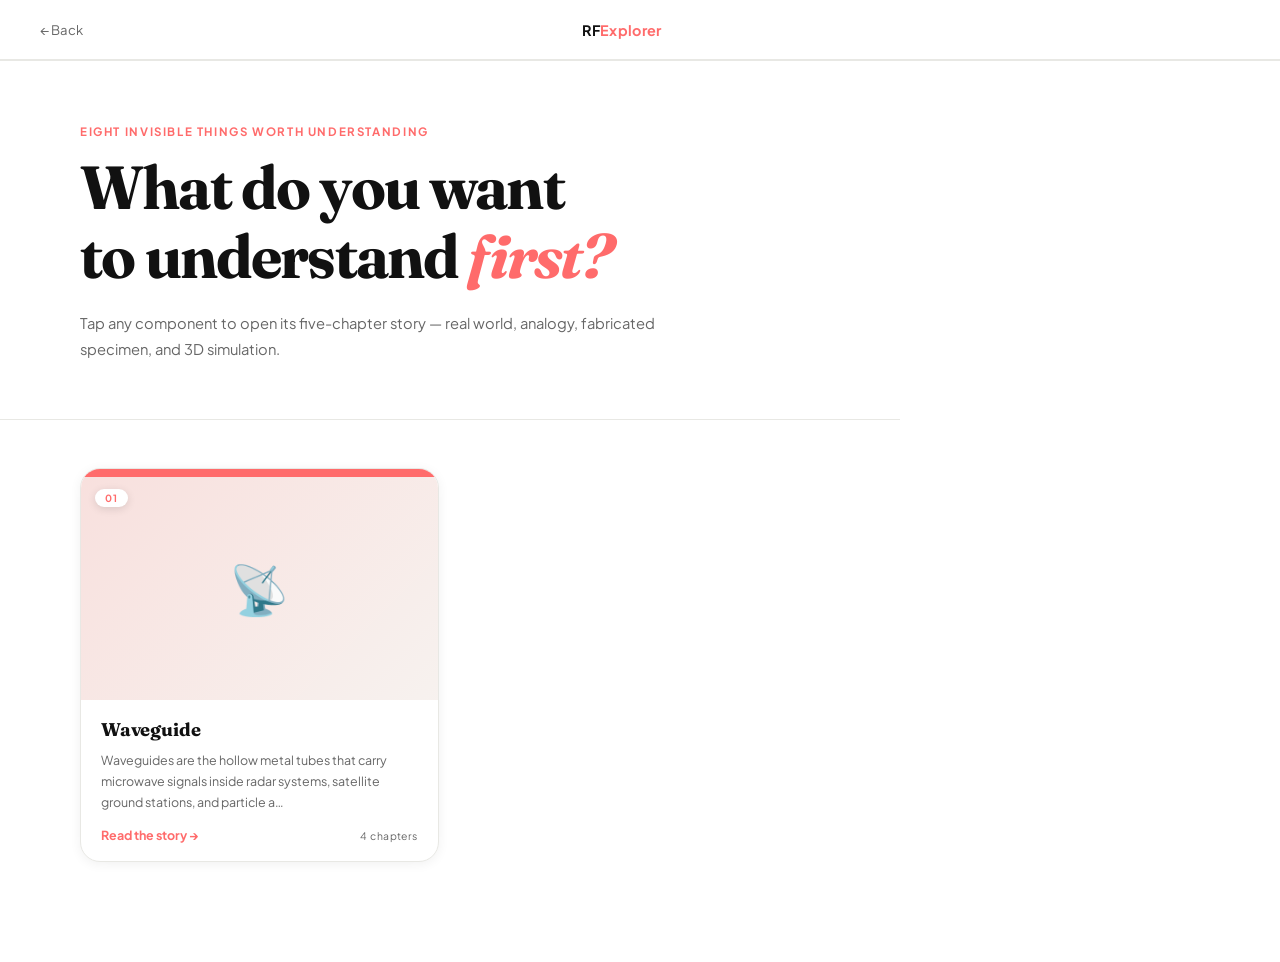
==== cards.html @ cce1d8c6 "Add files via upload" ====
<!DOCTYPE html>
<html lang="en">
<head>
  <meta charset="UTF-8"/>
  <meta name="viewport" content="width=device-width, initial-scale=1.0"/>
  <title>RF Explorer — Choose a Component</title>
  <link rel="stylesheet" href="style.css"/>
  <link rel="preconnect" href="https://fonts.googleapis.com"/>
  <link rel="preconnect" href="https://fonts.gstatic.com" crossorigin/>
  <link href="https://fonts.googleapis.com/css2?family=Fraunces:ital,opsz,wght@0,9..144,300;0,9..144,700;0,9..144,800;1,9..144,300;1,9..144,700&family=Plus+Jakarta+Sans:wght@400;500;600;700&display=swap" rel="stylesheet"/>
</head>
<body class="page-cards">

  <div id="cd"></div>
  <div id="cr"></div>

  <nav class="navbar navbar--solid" id="navbar">
    <a href="index.html" class="nav-back">← Back</a>
    <a href="index.html" class="nav-brand">RF<span>Explorer</span></a>
    <div class="nav-placeholder"></div>
  </nav>

  <div class="cards-page-wrap">

    <!-- Header -->
    <header class="cards-hd">
      <p class="cards-hd-pre anim-in" style="--d:.05s">Eight invisible things worth understanding</p>
      <h1 class="cards-hd-title anim-in" style="--d:.2s">
        What do you want<br/>
        to understand <em>first?</em>
      </h1>
      <p class="cards-hd-sub anim-in" style="--d:.35s">
        Tap any component to open its five-chapter story — 
        real world, analogy, fabricated specimen, and 3D simulation.
      </p>
    </header>

    <!-- Loading -->
    <div class="cards-loading" id="cardsLoading">
      <div class="ld-dots">
        <span style="--i:0"></span><span style="--i:1"></span><span style="--i:2"></span>
      </div>
      <p>Loading components…</p>
    </div>

    <!-- Error -->
    <div class="cards-err hidden" id="cardsError">
      <p id="errorMsg">Something went wrong.</p>
      <button class="btn-outline" id="btnRetry">Retry</button>
    </div>

    <!-- GRID -->
    <div class="cards-grid hidden" id="cardsGrid"></div>

  </div>

  <!-- FLIP expand overlay -->
  <div class="flip-overlay" id="flipOverlay" aria-hidden="true">
    <div class="flip-ghost" id="flipGhost"></div>
  </div>

  <div class="page-veil" id="pageVeil"></div>

  <script src="dataFetch.js"></script>
  <script src="animations.js"></script>
  <script src="main.js"></script>
</body>
</html>
---- style.css ----
/* ═══════════════════════════════════════════════════════════════
   RF EXPLORER — MASTER STYLESHEET  v3
   Aesthetic : White + Colourful tiles · Editorial · Story-driven
   Audience  : 15–19 year olds · Curiosity-first
   ═══════════════════════════════════════════════════════════════ */

/* ── TOKENS ─────────────────────────────────────────────────── */
:root {
  /* Palette */
  --white:   #ffffff;
  --off:     #f7f6f3;
  --ink:     #111111;
  --ink2:    #222222;
  --mid:     #666666;
  --border:  #e8e8e4;

  /* Accents (colourful tiles) */
  --c1: #FF6B6B;   /* coral  */
  --c2: #4ECDC4;   /* teal   */
  --c3: #6C5CE7;   /* violet */
  --c4: #F9CA24;   /* yellow */
  --c5: #10AC84;   /* green  */
  --c6: #FF8B94;   /* pink   */
  --c7: #45B7D1;   /* sky    */
  --c8: #F0A500;   /* amber  */

  /* Type */
  --serif: 'Fraunces', Georgia, serif;
  --sans:  'Plus Jakarta Sans', system-ui, sans-serif;

  /* Motion */
  --ease:   cubic-bezier(.25,.46,.45,.94);
  --ease-o: cubic-bezier(.16,1,.3,1);
  --ease-b: cubic-bezier(.34,1.56,.64,1);

  --nav-h: 60px;
}

/* ── RESET ───────────────────────────────────────────────────── */
/* Hide native scrollbars for a clean, app-like aesthetic */
::-webkit-scrollbar { 
  display: none; 
}
* { 
  -ms-overflow-style: none;  /* IE and Edge */
  scrollbar-width: none;     /* Firefox */
}
*,*::before,*::after { box-sizing:border-box; margin:0; padding:0; }
html { -webkit-font-smoothing:antialiased; scroll-behavior:smooth; }
body {
  font-family: var(--sans);
  background: var(--white);
  color: var(--ink);
  overflow-x: hidden;
  min-height: 100dvh;
}
img { display:block; max-width:100%; height:auto; }
a { color:inherit; text-decoration:none; }
button { cursor:none; font-family:var(--sans); background:none; border:none; color:inherit; }
a, button, .rf-card, .rnode { cursor:none; }
.hidden { display:none!important; }

/* ═══════════════════════════════════════════════════════════════
   CUSTOM CURSOR
   #cd = small dot, snaps to mouse exactly
   #cr = large ring, lags behind with lerp(0.12)
   ═══════════════════════════════════════════════════════════════ */
#cd {
  position: fixed;
  width: 9px;
  height: 9px;
  background: var(--ink);
  border-radius: 50%;
  /* dot uses translate(-50%,-50%) so left/top map to centre */
  transform: translate(-50%,-50%);
  pointer-events: none;
  z-index: 99999;
  top: -100px; left: -100px;
  mix-blend-mode: difference;
  transition:
    width  180ms var(--ease-o),
    height 180ms var(--ease-o),
    background 180ms;
  will-change: left, top;
}
#cr {
  position: fixed;
  width: 38px;
  height: 38px;
  border: 1.5px solid rgba(17,17,17,.45);
  border-radius: 50%;
  transform: translate(-50%,-50%);
  pointer-events: none;
  z-index: 99998;
  top: -100px; left: -100px;
  transition:
    width  220ms var(--ease-o),
    height 220ms var(--ease-o),
    border-color 220ms,
    opacity 220ms;
  will-change: left, top;
}
/* Hover state — dot enlarges, ring expands with colour */
#cd.h { width:14px; height:14px; }
#cr.h { width:58px; height:58px; border-color: var(--c1); border-width:2px; opacity:.6; }

/* ── PAGE VEIL ───────────────────────────────────────────────── */
.page-veil {
  position: fixed; inset:0;
  background: var(--white);
  z-index: 8000;
  pointer-events: none;
  opacity: 0;
  transition: opacity 480ms var(--ease-o);
}
.page-veil.is-visible { opacity:1; pointer-events:all; }

/* ── ENTRY ANIMATIONS ────────────────────────────────────────── */
.anim-in {
  opacity:0;
  transform: translateY(20px);
  animation: anim-rise .7s var(--ease-o) both;
  animation-delay: var(--d,0s);
}
.anim-in--colour { color: var(--c1) !important; }
.anim-in--italic { font-style:italic; color: var(--c3) !important; }
@keyframes anim-rise {
  to { opacity:1; transform:translateY(0); }
}

/* IntersectionObserver trigger classes */
.io-anim {
  opacity:0;
  transform: translateY(28px);
  transition:
    opacity  650ms var(--ease-o),
    transform 650ms var(--ease-o);
  transition-delay: var(--io-d,0s);
  will-change: transform, opacity;
}
/* Shape-Morph Transition for Images */
.io-anim-img {
  opacity: 0;
  clip-path: inset(30% 10% 30% 10% round 40px);
  transform: scale(0.85) translateY(40px);
  transition: 
    opacity 700ms var(--ease-o),
    transform 900ms var(--ease-o),
    clip-path 900ms var(--ease-o);
  transition-delay: var(--io-d, 0s);
  will-change: transform, opacity, clip-path;
}

.io-anim-img.is-vis {
  opacity: 1;
  clip-path: inset(0% 0% 0% 0% round 18px);
  transform: scale(1) translateY(0);
}
/* .io-anim.is-vis, .io-anim-img.is-vis { opacity:1; transform:none; } */

/* ═══════════════════════════════════════════════════════════════
   NAVBAR
   ═══════════════════════════════════════════════════════════════ */
.navbar {
  position: fixed;
  top:0; left:0; right:0;
  height: var(--nav-h);
  display: flex; align-items: center;
  justify-content: space-between;
  padding: 0 40px;
  z-index: 1000;
  background: transparent;
  transition: background 300ms, border-color 300ms, box-shadow 300ms;
  border-bottom: 1px solid transparent;
}
.navbar--solid {
  background: rgba(255,255,255,.92);
  backdrop-filter: blur(20px) saturate(1.4);
  border-color: var(--border);
  box-shadow: 0 1px 0 var(--border);
}
.navbar.is-scrolled {
  background: rgba(255,255,255,.92);
  backdrop-filter: blur(20px) saturate(1.4);
  border-color: var(--border);
  box-shadow: 0 1px 0 var(--border);
}
.navbar--hidden { transform:translateY(-110%); opacity:0; transition: transform 380ms var(--ease), opacity 380ms var(--ease), background 300ms, border-color 300ms; }
.navbar--hidden.is-visible { transform:translateY(0); opacity:1; }

.nav-brand {
  font-family: var(--sans);
  font-weight: 700;
  font-size: .9rem;
  color: var(--ink);
  letter-spacing:.02em;
}
.nav-brand span { color: var(--c1); }
.nav-chapter, .nav-back, .nav-cta, .nav-placeholder { font-size:.82rem; color: var(--mid); }
.nav-back:hover, .nav-cta:hover { color: var(--ink); }
.nav-cta { color: var(--c1); font-weight:600; }
.nav-placeholder { min-width:80px; }

/* ═══════════════════════════════════════════════════════════════
   SHARED BUTTONS
   ═══════════════════════════════════════════════════════════════ */
.btn-fill {
  display: inline-flex; align-items:center; gap:8px;
  font-family: var(--sans); font-size:.88rem; font-weight:700;
  letter-spacing:.01em;
  color: var(--white);
  background: var(--ink);
  padding: 13px 30px;
  border-radius: 100px;
  border: 2px solid var(--ink);
  transition: background 200ms, color 200ms, transform 200ms var(--ease-b);
  will-change: transform;
}
.btn-fill:hover { background: var(--c1); border-color: var(--c1); transform:scale(1.03); }
.btn-fill:active { transform:scale(.97); }
.btn-fill--dark { background:#111; color:#fff; border-color:#111; }
.btn-fill--dark:hover { background:var(--c1); border-color:var(--c1); }
.btn-fill--light { background:var(--white); color:var(--ink); border-color:var(--white); }
.btn-fill--light:hover { background:var(--off); }

.btn-outline {
  display: inline-flex; align-items:center; gap:6px;
  font-family: var(--sans); font-size:.85rem; font-weight:600;
  color: var(--ink);
  border: 2px solid var(--border);
  padding: 13px 28px;
  border-radius: 100px;
  transition: border-color 200ms, color 200ms;
}
.btn-outline:hover { border-color: var(--ink); }

.tag-label {
  display: inline-block;
  font-size: .68rem;
  font-weight: 700;
  letter-spacing: .14em;
  text-transform: uppercase;
  color: var(--mid);
  margin-bottom: 16px;
}
.tag-label--light { color:rgba(255,255,255,.5); }

/* ═══════════════════════════════════════════════════════════════
   HOME PAGE — SNAP SCROLL
   ═══════════════════════════════════════════════════════════════ */
.home-snap {
  height: 100dvh;
  overflow-y: scroll;
  scroll-snap-type: y mandatory;
  scroll-behavior: smooth;
  overscroll-behavior-y: none;
}
.hs {
  scroll-snap-align: start;
  scroll-snap-stop: always;
  height: 100dvh;
  position: relative;
  display: flex;
  align-items: center;
  justify-content: center;
  overflow: hidden;
}

/* ───────────────────────────────────────
   HERO SECTION
   ─────────────────────────────────────── */
.hs-hero {
  background: var(--white);
  flex-direction: column;
  text-align: center;
  padding: 0 24px;
}

/* ───────────────────────────────────────
   ANIMATED WAVES (Aesthetic & Vibrant)
   ─────────────────────────────────────── */
.hero-waves {
  position: absolute;
  bottom: 0;
  left: 0;
  width: 100%;
  height: 35vh;
  min-height: 250px;
  overflow: hidden;
  pointer-events: none;
  z-index: 1; 
}
.waves-svg {
  width: 100%;
  height: 100%;
}
.wave { opacity: 0.85; }
.w1 { fill: rgba(255, 107, 107, 0.15); } /* Coral */
.w2 { fill: rgba(78, 205, 196, 0.2); }   /* Teal */
.w3 { fill: rgba(108, 92, 231, 0.1); }   /* Violet */
.w4 { fill: var(--off); opacity: 1; }    /* Matches the next section's background */

.parallax-waves > use {
  animation: move-forever 25s cubic-bezier(.55,.5,.45,.5) infinite;
}
.parallax-waves > use:nth-child(1) { animation-delay: -2s; animation-duration: 7s; }
.parallax-waves > use:nth-child(2) { animation-delay: -3s; animation-duration: 10s; }
.parallax-waves > use:nth-child(3) { animation-delay: -4s; animation-duration: 13s; }
.parallax-waves > use:nth-child(4) { animation-delay: -5s; animation-duration: 20s; }

@keyframes move-forever {
  0%   { transform: translate3d(-90px, 0, 0); }
  100% { transform: translate3d(85px, 0, 0); }
}

/* Floating emoji tiles */
.hero-floaters { position:absolute; inset:0; pointer-events:none; }
.floater {
  position: absolute;
  font-size: 1.5rem;
  padding: 10px 14px;
  background: var(--white);
  border: 1.5px solid var(--border);
  border-radius: 12px;
  box-shadow: 0 4px 16px rgba(0,0,0,.07);
  animation: float-tile 5s ease-in-out infinite;
  will-change: transform;
}
.f1  { top:18%; left:8%;  animation-delay:0s;    animation-duration:5.5s; }
.f2  { top:65%; left:6%;  animation-delay:.8s;   animation-duration:6s;   }
.f3  { top:20%; right:9%; animation-delay:.4s;   animation-duration:5s;   }
.f4  { top:70%; right:7%; animation-delay:1.2s;  animation-duration:6.5s; }
.f5  { top:45%; left:4%;  animation-delay:.6s;   animation-duration:5.8s; }
.f6  { top:42%; right:5%; animation-delay:1s;    animation-duration:5.2s; }
@keyframes float-tile {
  0%,100% { transform:translateY(0) rotate(-1deg); }
  50%      { transform:translateY(-12px) rotate(1deg); }
}

.hero-body {
  position: relative;
  z-index: 10;
  display: flex; flex-direction:column; align-items:center;
  max-width: 740px; gap:0;
}
.hero-pill {
  display: inline-flex; align-items:center; gap:8px;
  font-size: .72rem; font-weight:600; letter-spacing:.08em;
  color: var(--mid);
  border: 1.5px solid var(--border);
  padding: 6px 16px;
  border-radius: 100px;
  margin-bottom: 28px;
}
.pill-dot {
  width:7px; height:7px; border-radius:50%;
  background: var(--c1);
  animation: dot-blink 2s ease-in-out infinite;
}
@keyframes dot-blink {
  0%,100% { opacity:1; } 50% { opacity:.3; }
}
.hero-h1 {
  font-family: var(--serif);
  font-size: clamp(2.6rem, 6.5vw, 5.8rem);
  font-weight: 700;
  line-height: 1.1;
  letter-spacing: -.03em;
  color: var(--ink);
  margin-bottom: 28px;
  display: flex; flex-direction:column; gap:2px;
}
.hero-h1 em { font-style:italic; color: var(--c3); }
.hero-sub {
  font-size: clamp(.85rem, 1.6vw, 1.02rem);
  color: var(--mid);
  line-height: 1.88;
  max-width: 52ch; text-align:center;
  margin-bottom: 40px;
}
.hero-btns { display:flex; gap:14px; flex-wrap:wrap; justify-content:center; }

/* Scroll line */
.scroll-line {
  position: absolute; bottom:32px; left:50%; transform:translateX(-50%);
  z-index:10; display:flex; flex-direction:column; align-items:center;
}
.scroll-line-bar {
  width:1.5px; height:48px;
  background: linear-gradient(to bottom, transparent, var(--c1), transparent);
  animation: scroll-drop 2.4s ease-in-out infinite;
}
@keyframes scroll-drop {
  0%   { transform:translateY(-16px); opacity:0; }
  40%  { opacity:1; }
  100% { transform:translateY(16px);  opacity:0; }
}

/* ───────────────────────────────────────
   ROADMAP SECTION
   ─────────────────────────────────────── */
.hs-roadmap {
  background: var(--off);
  padding: 0 40px;
  border-top: 1px solid var(--border);
}
.roadmap-wrap {
  width:100%; max-width:1100px;
  display: flex; flex-direction:column; gap:0;
  position:relative; z-index:1;
}
.roadmap-head {
  display:flex; flex-direction:column; align-items:center;
  text-align:center; margin-bottom:48px;
}
.roadmap-title {
  font-family: var(--serif);
  font-size: clamp(1.9rem, 4vw, 3rem);
  font-weight:700; line-height:1.2; letter-spacing:-.02em;
  color: var(--ink);
}
.roadmap-title em { font-style:italic; color:var(--c3); }

/* Horizontal track with dotted SVG line */
.roadmap-track {
  position: relative;
  display: flex; flex-direction:column; align-items:center;
  width:100%;
}
.dotted-line {
  position: absolute;
  top: 24px; /* aligns with bubble centres */
  left: 6%; right:6%;
  width: 88%;
  height: 4px;
  overflow: visible;
}
.path-draw {
  stroke-dasharray: 6 8;
  stroke-linecap: round;
}
/* Animate the line drawing in when section is active */
.hs-roadmap.is-active .path-draw {
  animation: dash-draw 1.2s var(--ease-o) both;
}
@keyframes dash-draw {
  from { stroke-dashoffset: 900; }
  to   { stroke-dashoffset: 0; }
}

.roadmap-nodes {
  display: flex;
  align-items: flex-start;
  justify-content: space-between;
  width: 100%;
  padding-top: 0;
  gap: 0;
}
.rnode {
  display: flex;
  flex-direction: column;
  align-items: center;
  gap: 16px;
  flex: 1;
  position: relative;
  opacity: 0;
  transform: translateY(20px);
  transition: opacity .55s var(--ease-o), transform .55s var(--ease-o);
}
.rnode:nth-child(1) { transition-delay: .15s; }
.rnode:nth-child(2) { transition-delay: .3s; }
.rnode:nth-child(3) { transition-delay: .45s; }
.rnode:nth-child(4) { transition-delay: .6s; }
.rnode:nth-child(5) { transition-delay: .75s; }
.hs-roadmap.is-active .rnode { opacity:1; transform:translateY(0); }

.rnode-bubble {
  width: 48px; height:48px;
  border-radius:50%;
  background: var(--white);
  border: 2.5px solid var(--nc, var(--c1));
  display:flex; align-items:center; justify-content:center;
  box-shadow: 0 4px 16px rgba(0,0,0,.08);
  z-index:2; position:relative;
  transition: transform 220ms var(--ease-b), box-shadow 220ms;
}
.rnode:hover .rnode-bubble {
  transform: scale(1.15);
  box-shadow: 0 8px 24px rgba(0,0,0,.14);
}
.rnode-num {
  font-family: var(--sans); font-size:.8rem; font-weight:700;
  color: var(--nc, var(--c1));
}

/* Card pops above or below alternately */
.rnode-card {
  background: var(--white);
  border: 1.5px solid var(--border);
  border-radius: 14px;
  padding: 16px;
  max-width: 160px;
  text-align:center;
  box-shadow: 0 4px 20px rgba(0,0,0,.07);
  margin-top: 8px;
  transition: transform 220ms var(--ease-b), box-shadow 220ms;
}
.rnode-card--up {
  order: -1;
  margin-top: 0;
  margin-bottom: 8px;
}
.rnode:hover .rnode-card {
  transform: translateY(-4px);
  box-shadow: 0 12px 32px rgba(0,0,0,.12);
}
.rnode-tile {
  width:100%; height:6px; border-radius:4px; margin-bottom:10px;
}
.rnode-card h3 {
  font-family:var(--sans); font-size:.82rem; font-weight:700;
  color: var(--ink); margin-bottom:5px;
}
.rnode-card p {
  font-size:.7rem; color: var(--mid); line-height:1.5;
}

.roadmap-cta { display:flex; justify-content:center; margin-top:36px; }

/* ───────────────────────────────────────
   ABOUT SECTION
   ─────────────────────────────────────── */
.hs-about {
  background: var(--ink);
  padding: 0 80px;
  border-top: 1px solid #222;
}
.about-wrap {
  display:grid; grid-template-columns:1fr 1fr;
  gap:80px; max-width:1100px; width:100%;
  align-items:center;
}
@media(max-width:860px) {
  .about-wrap { grid-template-columns:1fr; gap:48px; }
  .hs-about { padding:0 28px; }
}
.about-left { display:flex; flex-direction:column; gap:20px; }
.about-title {
  font-family: var(--serif);
  font-size: clamp(2rem,4vw,3.2rem);
  font-weight:700; line-height:1.18; letter-spacing:-.025em;
  color: var(--white);
}
.about-title em { font-style:italic; color:var(--c2); }
.about-body { font-size:.9rem; line-height:1.88; color:rgba(255,255,255,.55); max-width:48ch; }

/* Colourful stat tiles */
.about-right {
  display:grid; grid-template-columns:1fr 1fr; gap:16px;
}
.stat-tile {
  display:flex; flex-direction:column; gap:8px;
  padding: 28px 24px;
  border-radius: 18px;
  position:relative; overflow:hidden;
  transition: transform 250ms var(--ease-b);
}
.stat-tile:hover { transform:scale(1.03) translateY(-2px); }
.st1 { background: var(--c1); }
.st2 { background: var(--c2); }
.st3 { background: var(--c3); }
.st4 { background: var(--c4); }
.st-num, .st-icon {
  font-family:var(--serif); font-size:2.8rem; font-weight:700;
  line-height:1; color:var(--white);
}
.st4 .st-num, .st4 .st-icon { color:var(--ink); }
.st-label {
  font-size:.72rem; font-weight:700; letter-spacing:.06em;
  text-transform:uppercase; color:rgba(255,255,255,.75);
}
.st4 .st-label { color:rgba(0,0,0,.55); }


/* ═══════════════════════════════════════════════════════════════
   CARDS PAGE
   ═══════════════════════════════════════════════════════════════ */
body.page-cards { overflow-y:auto; }

.cards-page-wrap { padding:0; }
.cards-hd {
  padding: calc(var(--nav-h) + 64px) 80px 56px;
  border-bottom: 1px solid var(--border);
  max-width:900px;
}
@media(max-width:680px) { .cards-hd { padding:calc(var(--nav-h)+40px) 24px 40px; } }

.cards-hd-pre {
  font-size:.72rem; font-weight:700; letter-spacing:.14em;
  text-transform:uppercase; color:var(--c1); margin-bottom:14px;
}
.cards-hd-title {
  font-family:var(--serif);
  font-size:clamp(2.2rem,5vw,3.8rem);
  font-weight:700; line-height:1.14; letter-spacing:-.03em;
  color:var(--ink); margin-bottom:18px;
}
.cards-hd-title em { font-style:italic; color:var(--c1); }
.cards-hd-sub { font-size:.92rem; color:var(--mid); line-height:1.8; max-width:54ch; }

/* Loading */
.cards-loading {
  padding: 80px; display:flex; flex-direction:column; align-items:center; gap:16px;
}
.ld-dots { display:flex; gap:8px; }
.ld-dots span {
  width:8px; height:8px; border-radius:50%; background:var(--border);
  animation:ld-bounce 1.2s ease-in-out infinite;
  animation-delay:calc(var(--i)*.18s);
}
@keyframes ld-bounce {
  0%,80%,100% { transform:scale(1); background:var(--border); }
  40%          { transform:scale(1.4); background:var(--c1); }
}
.cards-loading p { font-size:.82rem; color:var(--mid); }

/* Error */
.cards-err { padding:60px 80px; text-align:center; display:flex; flex-direction:column; align-items:center; gap:16px; }
.cards-err p { color:var(--mid); }

/* Grid */
.cards-grid {
  padding: 48px 80px 100px;
  display: grid;
  grid-template-columns: repeat(auto-fill, minmax(290px,1fr));
  gap: 22px;
}
@media(max-width:680px) { .cards-grid { padding:32px 16px 80px; gap:16px; } }

/* ═══════════════════════════════════════════════════════════════
   RF CARD — 3D TILT + COLOUR-CHANGING HOVER
   ───────────────────────────────────────────────────────────────
   3D Tilt math (see animations.js for formula):
     JS writes --rx, --ry, --sc, --gx, --gy to element style.
     CSS reads them in transform declaration.
   
   Colour-changing hover:
     .rf-card__colour is the top coloured band.
     On hover it runs filter:hue-rotate(360deg) — GPU animated,
     cycling through the full spectrum from the card's base colour.
   ═══════════════════════════════════════════════════════════════ */
.rf-card {
  position: relative;
  background: var(--white);
  border: 1.5px solid var(--border);
  border-radius: 20px;
  overflow: hidden;
  transform-style: preserve-3d;
  /* 3D transform driven by CSS variables set by JS */
  transform:
    perspective(900px)
    rotateX(var(--rx,0deg))
    rotateY(var(--ry,0deg))
    scale3d(var(--sc,1),var(--sc,1),1);
  transition:
    transform 350ms var(--ease-o),
    border-color 250ms,
    box-shadow 350ms;
  will-change: transform;
  animation: card-up .5s var(--ease-o) both;
  animation-delay: var(--cd, 0s);
  box-shadow: 0 2px 12px rgba(0,0,0,.06);
}
@keyframes card-up {
  from { opacity:0; transform:perspective(900px) translateY(32px) scale(.95); }
  to   { opacity:1; transform:perspective(900px) translateY(0) scale(1); }
}
.rf-card:hover {
  border-color: transparent;
  box-shadow: 0 24px 60px rgba(0,0,0,.14), 0 0 0 1.5px var(--card-c, var(--c1));
}

/* Coloured top band — hue-rotate on hover for colour cycling */
.rf-card__colour {
  width:100%; height:8px;
  background: var(--card-c, var(--c1));
  transition: height 250ms var(--ease-o);
  will-change: filter;
}
.rf-card:hover .rf-card__colour {
  height: 12px;
  animation: hue-spin 2.5s linear infinite;
}
@keyframes hue-spin {
  from { filter: hue-rotate(0deg); }
  to   { filter: hue-rotate(360deg); }
}

/* Image block */
.rf-card__img {
  width:100%; aspect-ratio:16/10;
  overflow:hidden; background:var(--off);
  position:relative;
  transform: translateZ(0);
}
.rf-card__img img {
  width:100%; height:100%; object-fit:cover;
  transform:scale(1);
  transition: transform 500ms var(--ease-o);
  will-change: transform;
}
.rf-card:hover .rf-card__img img { transform:scale(1.06); }
.rf-card__img-ph {
  position:absolute; inset:0;
  display:flex; align-items:center; justify-content:center;
  font-size:3rem;
  background: linear-gradient(135deg, var(--card-c,var(--c1))22, white);
}

/* Number badge */
.rf-card__n {
  position:absolute; top:12px; left:14px; z-index:3;
  font-family:var(--sans); font-size:.62rem; font-weight:700;
  letter-spacing:.08em;
  background: var(--white);
  color: var(--card-c,var(--c1));
  padding: 3px 10px; border-radius:100px;
  box-shadow: 0 2px 8px rgba(0,0,0,.12);
}

/* Glare layer (moves with mouse) */
.rf-card__glare {
  position:absolute; inset:0; pointer-events:none; z-index:4;
  background: radial-gradient(
    circle at var(--gx,50%) var(--gy,50%),
    rgba(255,255,255,.1) 0%, transparent 65%
  );
  opacity:0; transition:opacity 200ms; border-radius:inherit;
}
.rf-card:hover .rf-card__glare { opacity:1; }

/* Body */
.rf-card__body {
  padding: 18px 20px 0;
  transform: translateZ(18px);
}
.rf-card__name {
  font-family:var(--serif); font-size:1.15rem; font-weight:700;
  letter-spacing:-.01em; line-height:1.3; color:var(--ink);
  margin-bottom:8px;
}
.rf-card__preview {
  font-size:.78rem; color:var(--mid); line-height:1.7;
  display:-webkit-box; -webkit-line-clamp:3; -webkit-box-orient:vertical; overflow:hidden;
}

/* Footer */
.rf-card__foot {
  display:flex; align-items:center; justify-content:space-between;
  padding: 14px 20px 18px;
  transform: translateZ(18px);
}
.rf-card__cta {
  display:flex; align-items:center; gap:5px;
  font-size:.78rem; font-weight:700;
  color: var(--card-c,var(--c1));
  transition: gap 180ms;
}
.rf-card:hover .rf-card__cta { gap:9px; }
.rf-card__chapters {
  font-size:.65rem; color:var(--mid); letter-spacing:.04em;
}

/* FLIP expand overlay */
.flip-overlay {
  position:fixed; inset:0; z-index:5000;
  pointer-events:none; opacity:0;
}
.flip-overlay.is-active { opacity:1; pointer-events:all; }
.flip-ghost {
  position:absolute;
  background:var(--white); border:1.5px solid var(--border);
  border-radius:20px;
  transform-origin:top left;
  will-change:transform,border-radius;
}
.flip-ghost.is-expanding {
  transition: transform 580ms var(--ease-o), border-radius 580ms var(--ease-o), opacity 160ms ease 480ms;
  transform:none !important;
  border-radius:0 !important;
  opacity:0;
}


/* ═══════════════════════════════════════════════════════════════
   COMPONENT PAGE
   ═══════════════════════════════════════════════════════════════ */
body.page-component { overflow:hidden; }
.comp-scroll {
  height:100dvh; overflow-y:scroll;
  scroll-snap-type:y mandatory; scroll-behavior:smooth;
  overscroll-behavior-y:none;
}
.cs {
  scroll-snap-align:start; scroll-snap-stop:always;
  height:100dvh; position:relative;
  display:flex; flex-direction:column; overflow:hidden;
}

/* Progress rail */
.prog-rail {
  position:fixed; right:24px; top:50%; transform:translateY(-50%); z-index:500;
}
.prog-dots { display:flex; flex-direction:column; gap:10px; }
.p-dot {
  width:7px; height:7px; border-radius:50%; cursor:none;
  background: var(--border);
  border: 1.5px solid var(--border);
  transition: background 250ms, transform 250ms var(--ease-b), border-color 250ms;
}
.p-dot.is-a {
  background: var(--ink); border-color:var(--ink); transform:scale(1.5);
}

/* Slide nav */
.cs-nav {
  position:absolute; bottom:28px; left:50%; transform:translateX(-50%);
  display:flex; align-items:center; gap:14px; z-index:20;
}
.snav {
  width:40px; height:40px; border-radius:50%;
  border:1.5px solid var(--border); color:var(--mid); font-size:.95rem;
  display:flex; align-items:center; justify-content:center;
  transition: background 180ms, color 180ms, border-color 180ms;
}
.snav:hover { background:var(--ink); color:var(--white); border-color:var(--ink); }
.snav-label { font-size:.62rem; letter-spacing:.1em; color:var(--mid); }
.snav-label--light { color:rgba(255,255,255,.4); }
.cs-nav-light { border-color:rgba(255,255,255,.2); color:rgba(255,255,255,.6); }
.cs-nav-light:hover { background:var(--white); color:var(--ink); border-color:var(--white); }

/* Story tag */
.cs-story-tag {
  position:absolute; top:calc(var(--nav-h) + 18px); left:80px;
  display:flex; align-items:center; gap:12px; z-index:10;
  font-size:.7rem; font-weight:700; letter-spacing:.1em;
  text-transform:uppercase; color:var(--mid);
}
.cs-story-tag--light { color:rgba(255,255,255,.45); }
.tag-num {
  width:26px; height:26px; border-radius:50%;
  background:var(--ink); color:var(--white);
  display:flex; align-items:center; justify-content:center;
  font-size:.62rem; font-weight:700;
}
@media(max-width:700px) { .cs-story-tag { left:24px; } }

/* ── HERO SLIDE ── */
.cs-hero {
  background: var(--white);
  align-items:center; justify-content:center; text-align:center;
}
.cs-hero-rings {
  position:absolute; inset:0; overflow:hidden; opacity:.5;
}
.entry-ghost {
  position:absolute; inset:0;
  background:var(--white); border-radius:20px;
  z-index:2; opacity:0; pointer-events:none;
  will-change:transform,border-radius,opacity;
  transform-origin:top left;
}
.entry-ghost.is-expanding {
  transition: transform 600ms var(--ease-o), border-radius 600ms var(--ease-o);
  transform:none !important; border-radius:0 !important;
}
.entry-ghost.is-fading {
  transition: opacity 320ms ease; opacity:0 !important;
}
.cs-hero-content {
  position:relative; z-index:10; padding:0 24px;
  opacity:0; transform:translateY(16px);
  transition: opacity 600ms var(--ease-o) .35s, transform 600ms var(--ease-o) .35s;
}
.cs-hero-content.is-vis { opacity:1; transform:translateY(0); }
.cs-hook {
  font-size:.72rem; font-weight:700; letter-spacing:.12em;
  text-transform:uppercase; color:var(--c1); margin-bottom:18px;
}
.cs-hero-title {
  font-family:var(--serif);
  font-size:clamp(3rem,9vw,7.5rem);
  font-weight:700; line-height:1.04; letter-spacing:-.04em;
  color:var(--ink); margin-bottom:16px;
}
.cs-hero-type {
  font-family:var(--serif); font-style:italic;
  font-size:1rem; color:var(--mid); margin-bottom:44px;
}
.btn-begin {
  display:inline-flex; align-items:center; gap:10px;
  font-size:.88rem; font-weight:700;
  color:var(--ink); border:2px solid var(--border);
  padding:12px 30px; border-radius:100px;
  background:var(--white);
  transition: border-color 200ms, background 200ms, color 200ms;
}
.btn-begin:hover { border-color:var(--ink); background:var(--ink); color:var(--white); }
.btn-begin-arrow { animation:bounce-dn 1.6s ease-in-out infinite; display:inline-block; }
@keyframes bounce-dn {
  0%,100% { transform:translateY(0); } 50% { transform:translateY(5px); }
}

/* ── STORY SLIDES ── */
.cs-story { background:var(--white); }
.cs-story--colour { background: var(--off); }

.cs-split {
  flex:1; display:flex; align-items:center;
  padding:calc(var(--nav-h)+60px) 80px 90px;
  gap:64px; max-width:1200px; margin:0 auto; width:100%;
}
.cs-split--rev { flex-direction:row-reverse; }
@media(max-width:860px) {
  .cs-split { flex-direction:column; padding:calc(var(--nav-h)+36px) 24px 80px; gap:32px; }
  .cs-split--rev { flex-direction:column; }
}
.cs-text { flex:1; display:flex; flex-direction:column; gap:0; }
.big-num {
  font-family:var(--serif); font-size:5rem; font-weight:700;
  line-height:1; color:var(--c1); opacity:.12; letter-spacing:-.05em;
  margin-bottom:2px;
}
.big-num--light { color:var(--white); opacity:.12; }
.cs-title {
  font-family:var(--serif);
  font-size:clamp(1.7rem,3.2vw,2.7rem);
  font-weight:700; line-height:1.2; letter-spacing:-.02em;
  color:var(--ink); margin-bottom:20px;
}
.cs-title em { font-style:italic; color:var(--c1); }
.cs-title--light { color:var(--white); }
.cs-title--light em { color:var(--c2); }
.cs-body { font-size:.9rem; line-height:1.88; color:var(--mid); max-width:50ch; }
.cs-body--light { color:rgba(255,255,255,.55); }

/* Analogy chip */
.analogy-chip {
  display:inline-flex; align-items:center; gap:10px;
  background:var(--white); border:1.5px solid var(--border);
  border-radius:12px; padding:11px 18px; margin-bottom:18px; flex-wrap:wrap;
}
.analogy-chip > span { font-weight:700; font-size:.84rem; color:var(--ink); }
.chip-sep { font-family:var(--serif); font-style:italic; color:var(--mid) !important; font-weight:400 !important; }
#analogyRight { color:var(--c1) !important; }

/* Media tile */
.cs-media { flex:1; display:flex; align-items:center; justify-content:center; }
.media-tile {
  width:100%; max-width:520px;
  aspect-ratio:16/10;
  border-radius:18px; overflow:hidden;
  border:1.5px solid var(--border);
  background:var(--off); position:relative;
}
.media-tile--sq { aspect-ratio:4/3; }
.media-tile img { width:100%; height:100%; object-fit:cover; display:block; transition:transform 500ms var(--ease-o); }
.media-tile:hover img { transform:scale(1.04); }
.media-tile-ph {
  position:absolute; inset:0;
  display:flex; align-items:center; justify-content:center;
  font-family:var(--serif); font-style:italic; color:var(--mid); font-size:.88rem; opacity:.6;
}

/* ── GALLERY SLIDE ── */
.cs-gallery { background:var(--off); }
.cs-gallery-inner {
  flex:1; display:flex; flex-direction:column; padding:calc(var(--nav-h)+52px) 80px 88px;
  gap:28px; max-width:1200px; margin:0 auto; width:100%; justify-content:center;
}
@media(max-width:680px) { .cs-gallery-inner { padding:calc(var(--nav-h)+32px) 20px 76px; } }
.cs-gallery-head { display:flex; flex-direction:column; gap:0; }
.fab-grid { display:grid; grid-template-columns:repeat(3,1fr); gap:14px; }
@media(max-width:680px) { .fab-grid { grid-template-columns:1fr; } }
.fab-grid .media-tile { max-width:none; aspect-ratio:4/3; }

/* ── HFSS SLIDE ── */
.cs-hfss { background:#060A14; }
.cs-hfss-inner {
  flex:1; display:flex; flex-direction:column;
  padding:calc(var(--nav-h)+52px) 80px 88px;
  gap:28px; max-width:1200px; margin:0 auto; width:100%; justify-content:center;
}
@media(max-width:680px) { .cs-hfss-inner { padding:calc(var(--nav-h)+32px) 20px 76px; } }
.cs-hfss-head { display:flex; flex-direction:column; gap:0; }
.hfss-two { display:grid; grid-template-columns:repeat(2,1fr); gap:14px; }
@media(max-width:680px) { .hfss-two { grid-template-columns:1fr; } }
.hfss-two .media-tile {
  max-width:none; aspect-ratio:16/9;
  border-color:rgba(79,195,247,.15);
  background:#0a0e1a;
  transform-style: preserve-3d;
  transform: perspective(900px) rotateX(var(--rx,0deg)) rotateY(var(--ry,0deg)) scale(var(--sc,1));
}
.hfss-two .media-tile::before {
  content:'HFSS'; position:absolute; top:10px; left:12px; z-index:3;
  font-size:.58rem; font-weight:700; letter-spacing:.12em; color:#4FC3F7;
  background:rgba(79,195,247,.12);
  padding:3px 8px; border-radius:4px;
  border:1px solid rgba(79,195,247,.2);
}
.hfss-footer { display:flex; justify-content:flex-start; padding-top:8px; }
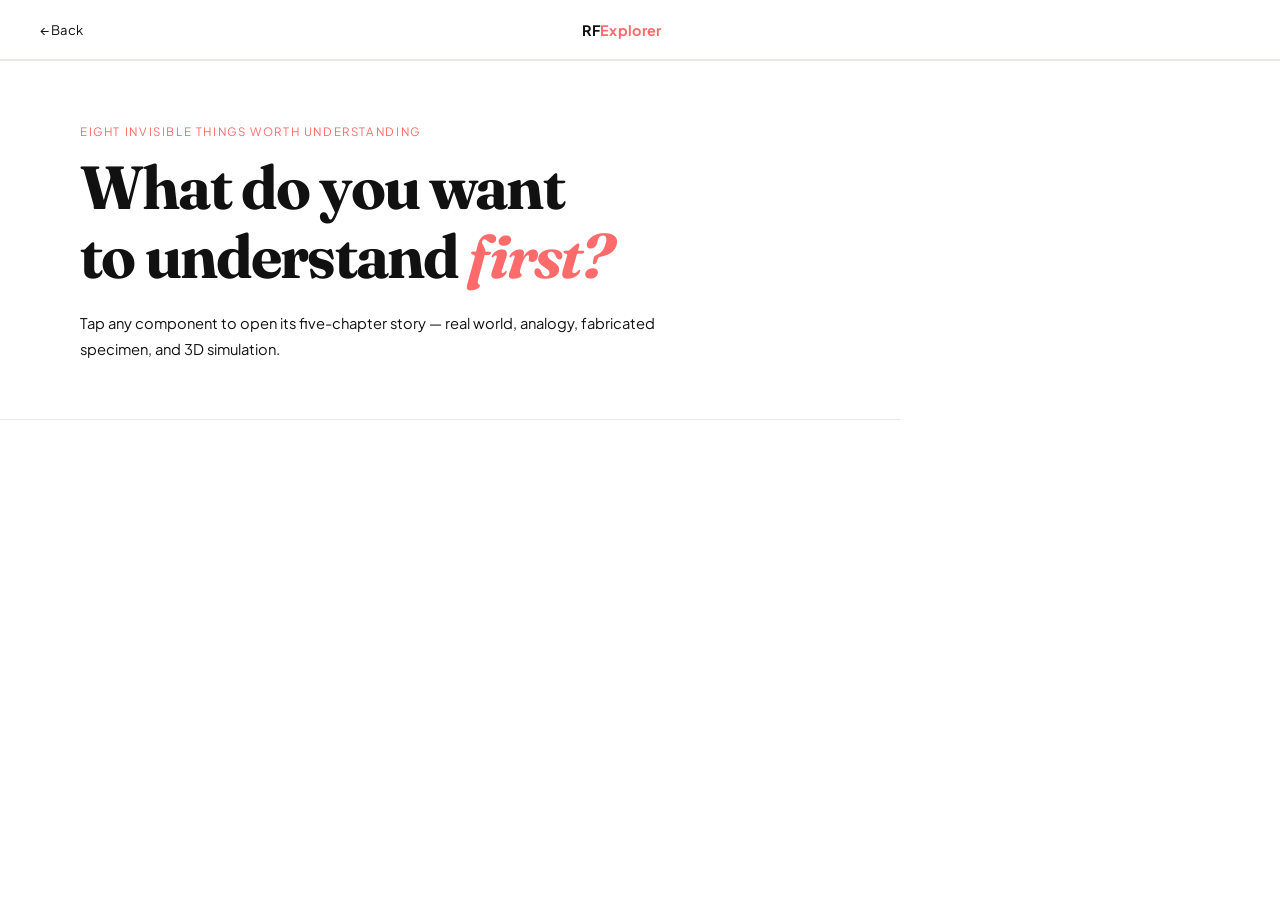
==== commit aac81abc: "Add files via upload" ====
--- a/cards.html
+++ b/cards.html
@@ -34,8 +34,8 @@
         real world, analogy, fabricated specimen, and 3D simulation.
       </p>
     </header>
-
-    <!-- Loading -->
+<!-- 
+    Loading -->
     <div class="cards-loading" id="cardsLoading">
       <div class="ld-dots">
         <span style="--i:0"></span><span style="--i:1"></span><span style="--i:2"></span>
--- a/style.css
+++ b/style.css
@@ -1,5 +1,5 @@
 /* ═══════════════════════════════════════════════════════════════
-   RF EXPLORER — MASTER STYLESHEET  v3
+   RF EXPLORER — MASTER STYLESHEET  v3.1
    Aesthetic : White + Colourful tiles · Editorial · Story-driven
    Audience  : 15–19 year olds · Curiosity-first
    ═══════════════════════════════════════════════════════════════ */
@@ -11,18 +11,18 @@
   --off:     #f7f6f3;
   --ink:     #111111;
   --ink2:    #222222;
-  --mid:     #666666;
+  --mid:     #111111;
   --border:  #e8e8e4;
 
-  /* Accents (colourful tiles) */
-  --c1: #FF6B6B;   /* coral  */
-  --c2: #4ECDC4;   /* teal   */
-  --c3: #6C5CE7;   /* violet */
-  --c4: #F9CA24;   /* yellow */
-  --c5: #10AC84;   /* green  */
-  --c6: #FF8B94;   /* pink   */
-  --c7: #45B7D1;   /* sky    */
-  --c8: #F0A500;   /* amber  */
+  /* Accents */
+  --c1: #FF6B6B;   
+  --c2: #4ECDC4;   
+  --c3: #6C5CE7;   
+  --c4: #F9CA24;   
+  --c5: #10AC84;   
+  --c6: #FF8B94;   
+  --c7: #45B7D1;   
+  --c8: #F0A500;   
 
   /* Type */
   --serif: 'Fraunces', Georgia, serif;
@@ -37,23 +37,11 @@
 }
 
 /* ── RESET ───────────────────────────────────────────────────── */
-/* Hide native scrollbars for a clean, app-like aesthetic */
-::-webkit-scrollbar { 
-  display: none; 
-}
-* { 
-  -ms-overflow-style: none;  /* IE and Edge */
-  scrollbar-width: none;     /* Firefox */
-}
+::-webkit-scrollbar { display: none; }
+* { -ms-overflow-style: none; scrollbar-width: none; }
 *,*::before,*::after { box-sizing:border-box; margin:0; padding:0; }
 html { -webkit-font-smoothing:antialiased; scroll-behavior:smooth; }
-body {
-  font-family: var(--sans);
-  background: var(--white);
-  color: var(--ink);
-  overflow-x: hidden;
-  min-height: 100dvh;
-}
+body { font-family: var(--sans); background: var(--white); color: var(--ink); overflow-x: hidden; min-height: 100dvh; }
 img { display:block; max-width:100%; height:auto; }
 a { color:inherit; text-decoration:none; }
 button { cursor:none; font-family:var(--sans); background:none; border:none; color:inherit; }
@@ -62,139 +50,37 @@
 
 /* ═══════════════════════════════════════════════════════════════
    CUSTOM CURSOR
-   #cd = small dot, snaps to mouse exactly
-   #cr = large ring, lags behind with lerp(0.12)
-   ═══════════════════════════════════════════════════════════════ */
-#cd {
-  position: fixed;
-  width: 9px;
-  height: 9px;
-  background: var(--ink);
-  border-radius: 50%;
-  /* dot uses translate(-50%,-50%) so left/top map to centre */
-  transform: translate(-50%,-50%);
-  pointer-events: none;
-  z-index: 99999;
-  top: -100px; left: -100px;
-  mix-blend-mode: difference;
-  transition:
-    width  180ms var(--ease-o),
-    height 180ms var(--ease-o),
-    background 180ms;
-  will-change: left, top;
-}
-#cr {
-  position: fixed;
-  width: 38px;
-  height: 38px;
-  border: 1.5px solid rgba(17,17,17,.45);
-  border-radius: 50%;
-  transform: translate(-50%,-50%);
-  pointer-events: none;
-  z-index: 99998;
-  top: -100px; left: -100px;
-  transition:
-    width  220ms var(--ease-o),
-    height 220ms var(--ease-o),
-    border-color 220ms,
-    opacity 220ms;
-  will-change: left, top;
-}
-/* Hover state — dot enlarges, ring expands with colour */
+   ═══════════════════════════════════════════════════════════════ */
+#cd { position: fixed; width: 9px; height: 9px; background: var(--ink); border-radius: 50%; transform: translate(-50%,-50%); pointer-events: none; z-index: 99999; top: -100px; left: -100px; mix-blend-mode: difference; transition: width 180ms var(--ease-o), height 180ms var(--ease-o), background 180ms; will-change: left, top; }
+#cr { position: fixed; width: 38px; height: 38px; border: 1.5px solid rgba(17,17,17,.45); border-radius: 50%; transform: translate(-50%,-50%); pointer-events: none; z-index: 99998; top: -100px; left: -100px; transition: width 220ms var(--ease-o), height 220ms var(--ease-o), border-color 220ms, opacity 220ms; will-change: left, top; }
 #cd.h { width:14px; height:14px; }
 #cr.h { width:58px; height:58px; border-color: var(--c1); border-width:2px; opacity:.6; }
 
 /* ── PAGE VEIL ───────────────────────────────────────────────── */
-.page-veil {
-  position: fixed; inset:0;
-  background: var(--white);
-  z-index: 8000;
-  pointer-events: none;
-  opacity: 0;
-  transition: opacity 480ms var(--ease-o);
-}
+.page-veil { position: fixed; inset:0; background: var(--white); z-index: 8000; pointer-events: none; opacity: 0; transition: opacity 480ms var(--ease-o); }
 .page-veil.is-visible { opacity:1; pointer-events:all; }
 
 /* ── ENTRY ANIMATIONS ────────────────────────────────────────── */
-.anim-in {
-  opacity:0;
-  transform: translateY(20px);
-  animation: anim-rise .7s var(--ease-o) both;
-  animation-delay: var(--d,0s);
-}
+.anim-in { opacity:0; transform: translateY(20px); animation: anim-rise .7s var(--ease-o) both; animation-delay: var(--d,0s); }
 .anim-in--colour { color: var(--c1) !important; }
 .anim-in--italic { font-style:italic; color: var(--c3) !important; }
-@keyframes anim-rise {
-  to { opacity:1; transform:translateY(0); }
-}
+@keyframes anim-rise { to { opacity:1; transform:translateY(0); } }
 
 /* IntersectionObserver trigger classes */
-.io-anim {
-  opacity:0;
-  transform: translateY(28px);
-  transition:
-    opacity  650ms var(--ease-o),
-    transform 650ms var(--ease-o);
-  transition-delay: var(--io-d,0s);
-  will-change: transform, opacity;
-}
-/* Shape-Morph Transition for Images */
-.io-anim-img {
-  opacity: 0;
-  clip-path: inset(30% 10% 30% 10% round 40px);
-  transform: scale(0.85) translateY(40px);
-  transition: 
-    opacity 700ms var(--ease-o),
-    transform 900ms var(--ease-o),
-    clip-path 900ms var(--ease-o);
-  transition-delay: var(--io-d, 0s);
-  will-change: transform, opacity, clip-path;
-}
-
-.io-anim-img.is-vis {
-  opacity: 1;
-  clip-path: inset(0% 0% 0% 0% round 18px);
-  transform: scale(1) translateY(0);
-}
-/* .io-anim.is-vis, .io-anim-img.is-vis { opacity:1; transform:none; } */
+.io-anim { opacity:0; transform: translateY(28px); transition: opacity 650ms var(--ease-o), transform 650ms var(--ease-o); transition-delay: var(--io-d,0s); will-change: transform, opacity; }
+.io-anim-img { opacity: 0; clip-path: inset(30% 10% 30% 10% round 40px); transform: scale(0.85) translateY(40px); transition: opacity 700ms var(--ease-o), transform 900ms var(--ease-o), clip-path 900ms var(--ease-o); transition-delay: var(--io-d, 0s); will-change: transform, opacity, clip-path; }
+.io-anim.is-vis { opacity: 1; transform: translateY(0); }
+.io-anim-img.is-vis { opacity: 1; clip-path: inset(0% 0% 0% 0% round 18px); transform: scale(1) translateY(0); }
 
 /* ═══════════════════════════════════════════════════════════════
    NAVBAR
    ═══════════════════════════════════════════════════════════════ */
-.navbar {
-  position: fixed;
-  top:0; left:0; right:0;
-  height: var(--nav-h);
-  display: flex; align-items: center;
-  justify-content: space-between;
-  padding: 0 40px;
-  z-index: 1000;
-  background: transparent;
-  transition: background 300ms, border-color 300ms, box-shadow 300ms;
-  border-bottom: 1px solid transparent;
-}
-.navbar--solid {
-  background: rgba(255,255,255,.92);
-  backdrop-filter: blur(20px) saturate(1.4);
-  border-color: var(--border);
-  box-shadow: 0 1px 0 var(--border);
-}
-.navbar.is-scrolled {
-  background: rgba(255,255,255,.92);
-  backdrop-filter: blur(20px) saturate(1.4);
-  border-color: var(--border);
-  box-shadow: 0 1px 0 var(--border);
-}
+.navbar { position: fixed; top:0; left:0; right:0; height: var(--nav-h); display: flex; align-items: center; justify-content: space-between; padding: 0 40px; z-index: 1000; background: transparent; transition: background 300ms, border-color 300ms, box-shadow 300ms; border-bottom: 1px solid transparent; }
+.navbar--solid, .navbar.is-scrolled { background: rgba(255,255,255,.92); backdrop-filter: blur(20px) saturate(1.4); border-color: var(--border); box-shadow: 0 1px 0 var(--border); }
 .navbar--hidden { transform:translateY(-110%); opacity:0; transition: transform 380ms var(--ease), opacity 380ms var(--ease), background 300ms, border-color 300ms; }
 .navbar--hidden.is-visible { transform:translateY(0); opacity:1; }
 
-.nav-brand {
-  font-family: var(--sans);
-  font-weight: 700;
-  font-size: .9rem;
-  color: var(--ink);
-  letter-spacing:.02em;
-}
+.nav-brand { font-family: var(--sans); font-weight: 700; font-size: .9rem; color: var(--ink); letter-spacing:.02em; }
 .nav-brand span { color: var(--c1); }
 .nav-chapter, .nav-back, .nav-cta, .nav-placeholder { font-size:.82rem; color: var(--mid); }
 .nav-back:hover, .nav-cta:hover { color: var(--ink); }
@@ -204,18 +90,7 @@
 /* ═══════════════════════════════════════════════════════════════
    SHARED BUTTONS
    ═══════════════════════════════════════════════════════════════ */
-.btn-fill {
-  display: inline-flex; align-items:center; gap:8px;
-  font-family: var(--sans); font-size:.88rem; font-weight:700;
-  letter-spacing:.01em;
-  color: var(--white);
-  background: var(--ink);
-  padding: 13px 30px;
-  border-radius: 100px;
-  border: 2px solid var(--ink);
-  transition: background 200ms, color 200ms, transform 200ms var(--ease-b);
-  will-change: transform;
-}
+.btn-fill { display: inline-flex; align-items:center; gap:8px; font-family: var(--sans); font-size:.88rem; font-weight:700; letter-spacing:.01em; color: var(--white); background: var(--ink); padding: 13px 30px; border-radius: 100px; border: 2px solid var(--ink); transition: background 200ms, color 200ms, transform 200ms var(--ease-b); will-change: transform; }
 .btn-fill:hover { background: var(--c1); border-color: var(--c1); transform:scale(1.03); }
 .btn-fill:active { transform:scale(.97); }
 .btn-fill--dark { background:#111; color:#fff; border-color:#111; }
@@ -223,790 +98,263 @@
 .btn-fill--light { background:var(--white); color:var(--ink); border-color:var(--white); }
 .btn-fill--light:hover { background:var(--off); }
 
-.btn-outline {
-  display: inline-flex; align-items:center; gap:6px;
-  font-family: var(--sans); font-size:.85rem; font-weight:600;
-  color: var(--ink);
-  border: 2px solid var(--border);
-  padding: 13px 28px;
-  border-radius: 100px;
-  transition: border-color 200ms, color 200ms;
-}
+.btn-outline { display: inline-flex; align-items:center; gap:6px; font-family: var(--sans); font-size:.85rem; font-weight:600; color: var(--ink); border: 2px solid var(--border); padding: 13px 28px; border-radius: 100px; transition: border-color 200ms, color 200ms; }
 .btn-outline:hover { border-color: var(--ink); }
 
-.tag-label {
-  display: inline-block;
-  font-size: .68rem;
-  font-weight: 700;
-  letter-spacing: .14em;
-  text-transform: uppercase;
-  color: var(--mid);
-  margin-bottom: 16px;
-}
+.tag-label { display: inline-block; font-size: .68rem; font-weight: 700; letter-spacing: .14em; text-transform: uppercase; color: var(--mid); margin-bottom: 16px; }
 .tag-label--light { color:rgba(255,255,255,.5); }
 
 /* ═══════════════════════════════════════════════════════════════
-   HOME PAGE — SNAP SCROLL
-   ═══════════════════════════════════════════════════════════════ */
-.home-snap {
-  height: 100dvh;
-  overflow-y: scroll;
-  scroll-snap-type: y mandatory;
-  scroll-behavior: smooth;
-  overscroll-behavior-y: none;
-}
-.hs {
-  scroll-snap-align: start;
-  scroll-snap-stop: always;
-  height: 100dvh;
-  position: relative;
-  display: flex;
-  align-items: center;
-  justify-content: center;
-  overflow: hidden;
-}
-
-/* ───────────────────────────────────────
-   HERO SECTION
-   ─────────────────────────────────────── */
-.hs-hero {
-  background: var(--white);
-  flex-direction: column;
-  text-align: center;
-  padding: 0 24px;
-}
-
-/* ───────────────────────────────────────
-   ANIMATED WAVES (Aesthetic & Vibrant)
-   ─────────────────────────────────────── */
-.hero-waves {
-  position: absolute;
-  bottom: 0;
-  left: 0;
-  width: 100%;
-  height: 35vh;
-  min-height: 250px;
-  overflow: hidden;
-  pointer-events: none;
-  z-index: 1; 
-}
-.waves-svg {
-  width: 100%;
-  height: 100%;
-}
+   HOME PAGE
+   ═══════════════════════════════════════════════════════════════ */
+.home-snap { height: 100dvh; overflow-y: scroll; scroll-snap-type: y mandatory; scroll-behavior: smooth; overscroll-behavior-y: none; }
+.hs { scroll-snap-align: start; scroll-snap-stop: always; height: 100dvh; position: relative; display: flex; align-items: center; justify-content: center; overflow: hidden; }
+
+.hs-hero { background: var(--white); flex-direction: column; text-align: center; padding: 0 24px; }
+.hero-waves { position: absolute; bottom: 0; left: 0; width: 100%; height: 35vh; min-height: 250px; overflow: hidden; pointer-events: none; z-index: 1; }
+.waves-svg { width: 100%; height: 100%; }
 .wave { opacity: 0.85; }
-.w1 { fill: rgba(255, 107, 107, 0.15); } /* Coral */
-.w2 { fill: rgba(78, 205, 196, 0.2); }   /* Teal */
-.w3 { fill: rgba(108, 92, 231, 0.1); }   /* Violet */
-.w4 { fill: var(--off); opacity: 1; }    /* Matches the next section's background */
-
-.parallax-waves > use {
-  animation: move-forever 25s cubic-bezier(.55,.5,.45,.5) infinite;
-}
+.w1 { fill: rgba(255, 107, 107, 0.15); }
+.w2 { fill: rgba(78, 205, 196, 0.2); }
+.w3 { fill: rgba(108, 92, 231, 0.1); }
+.w4 { fill: var(--off); opacity: 1; }
+
+.parallax-waves > use { animation: move-forever 25s cubic-bezier(.55,.5,.45,.5) infinite; }
 .parallax-waves > use:nth-child(1) { animation-delay: -2s; animation-duration: 7s; }
 .parallax-waves > use:nth-child(2) { animation-delay: -3s; animation-duration: 10s; }
 .parallax-waves > use:nth-child(3) { animation-delay: -4s; animation-duration: 13s; }
 .parallax-waves > use:nth-child(4) { animation-delay: -5s; animation-duration: 20s; }
 
-@keyframes move-forever {
-  0%   { transform: translate3d(-90px, 0, 0); }
-  100% { transform: translate3d(85px, 0, 0); }
-}
-
-/* Floating emoji tiles */
-.hero-floaters { position:absolute; inset:0; pointer-events:none; }
-.floater {
-  position: absolute;
-  font-size: 1.5rem;
-  padding: 10px 14px;
-  background: var(--white);
-  border: 1.5px solid var(--border);
-  border-radius: 12px;
-  box-shadow: 0 4px 16px rgba(0,0,0,.07);
-  animation: float-tile 5s ease-in-out infinite;
-  will-change: transform;
-}
-.f1  { top:18%; left:8%;  animation-delay:0s;    animation-duration:5.5s; }
-.f2  { top:65%; left:6%;  animation-delay:.8s;   animation-duration:6s;   }
-.f3  { top:20%; right:9%; animation-delay:.4s;   animation-duration:5s;   }
-.f4  { top:70%; right:7%; animation-delay:1.2s;  animation-duration:6.5s; }
-.f5  { top:45%; left:4%;  animation-delay:.6s;   animation-duration:5.8s; }
-.f6  { top:42%; right:5%; animation-delay:1s;    animation-duration:5.2s; }
-@keyframes float-tile {
-  0%,100% { transform:translateY(0) rotate(-1deg); }
-  50%      { transform:translateY(-12px) rotate(1deg); }
-}
-
-.hero-body {
-  position: relative;
-  z-index: 10;
-  display: flex; flex-direction:column; align-items:center;
-  max-width: 740px; gap:0;
-}
-.hero-pill {
-  display: inline-flex; align-items:center; gap:8px;
-  font-size: .72rem; font-weight:600; letter-spacing:.08em;
-  color: var(--mid);
-  border: 1.5px solid var(--border);
-  padding: 6px 16px;
-  border-radius: 100px;
-  margin-bottom: 28px;
-}
-.pill-dot {
-  width:7px; height:7px; border-radius:50%;
-  background: var(--c1);
-  animation: dot-blink 2s ease-in-out infinite;
-}
-@keyframes dot-blink {
-  0%,100% { opacity:1; } 50% { opacity:.3; }
-}
-.hero-h1 {
-  font-family: var(--serif);
-  font-size: clamp(2.6rem, 6.5vw, 5.8rem);
-  font-weight: 700;
-  line-height: 1.1;
-  letter-spacing: -.03em;
-  color: var(--ink);
-  margin-bottom: 28px;
-  display: flex; flex-direction:column; gap:2px;
-}
+@keyframes move-forever { 0% { transform: translate3d(-90px, 0, 0); } 100% { transform: translate3d(85px, 0, 0); } }
+
+.hero-body { position: relative; z-index: 10; display: flex; flex-direction:column; align-items:center; max-width: 740px; gap:0; }
+.hero-h1 { font-family: var(--serif); font-size: clamp(2.6rem,5.2vw, 5.8rem); font-weight: 500; line-height: 1.1; letter-spacing: -.03em; color: var(--ink); margin-bottom: 28px; display: flex; flex-direction:column; gap:2px; }
 .hero-h1 em { font-style:italic; color: var(--c3); }
-.hero-sub {
-  font-size: clamp(.85rem, 1.6vw, 1.02rem);
-  color: var(--mid);
-  line-height: 1.88;
-  max-width: 52ch; text-align:center;
-  margin-bottom: 40px;
-}
+.hero-sub { font-size: clamp(.85rem, 1.6vw, 1.02rem); color: var(--mid); line-height: 1.88; max-width: 52ch; text-align:center; margin-bottom: 40px; }
 .hero-btns { display:flex; gap:14px; flex-wrap:wrap; justify-content:center; }
 
-/* Scroll line */
-.scroll-line {
-  position: absolute; bottom:32px; left:50%; transform:translateX(-50%);
-  z-index:10; display:flex; flex-direction:column; align-items:center;
-}
-.scroll-line-bar {
-  width:1.5px; height:48px;
-  background: linear-gradient(to bottom, transparent, var(--c1), transparent);
-  animation: scroll-drop 2.4s ease-in-out infinite;
-}
-@keyframes scroll-drop {
-  0%   { transform:translateY(-16px); opacity:0; }
-  40%  { opacity:1; }
-  100% { transform:translateY(16px);  opacity:0; }
-}
-
-/* ───────────────────────────────────────
-   ROADMAP SECTION
-   ─────────────────────────────────────── */
-.hs-roadmap {
-  background: var(--off);
-  padding: 0 40px;
-  border-top: 1px solid var(--border);
-}
-.roadmap-wrap {
-  width:100%; max-width:1100px;
-  display: flex; flex-direction:column; gap:0;
-  position:relative; z-index:1;
-}
-.roadmap-head {
-  display:flex; flex-direction:column; align-items:center;
-  text-align:center; margin-bottom:48px;
-}
-.roadmap-title {
-  font-family: var(--serif);
-  font-size: clamp(1.9rem, 4vw, 3rem);
-  font-weight:700; line-height:1.2; letter-spacing:-.02em;
-  color: var(--ink);
-}
+.scroll-line { position: absolute; bottom:32px; left:50%; transform:translateX(-50%); z-index:10; display:flex; flex-direction:column; align-items:center; }
+.scroll-line-bar { width:1.5px; height:48px; background: linear-gradient(to bottom, transparent, var(--c1), transparent); animation: scroll-drop 2.4s ease-in-out infinite; }
+@keyframes scroll-drop { 0% { transform:translateY(-16px); opacity:0; } 40% { opacity:1; } 100% { transform:translateY(16px); opacity:0; } }
+
+.hs-roadmap { background: var(--off); padding: 0 40px; border-top: 1px solid var(--border); }
+.roadmap-wrap { width:100%; max-width:1100px; display: flex; flex-direction:column; gap:0; position:relative; z-index:1; }
+.roadmap-head { display:flex; flex-direction:column; align-items:center; text-align:center; margin-bottom:48px; }
+.roadmap-title { font-family: var(--serif); font-size: clamp(1.9rem, 4vw, 3rem); font-weight:400; line-height:1.2; letter-spacing:-.02em; color: var(--ink); }
 .roadmap-title em { font-style:italic; color:var(--c3); }
 
-/* Horizontal track with dotted SVG line */
-.roadmap-track {
-  position: relative;
-  display: flex; flex-direction:column; align-items:center;
-  width:100%;
-}
-.dotted-line {
-  position: absolute;
-  top: 24px; /* aligns with bubble centres */
-  left: 6%; right:6%;
-  width: 88%;
-  height: 4px;
-  overflow: visible;
-}
-.path-draw {
-  stroke-dasharray: 6 8;
-  stroke-linecap: round;
-}
-/* Animate the line drawing in when section is active */
-.hs-roadmap.is-active .path-draw {
-  animation: dash-draw 1.2s var(--ease-o) both;
-}
-@keyframes dash-draw {
-  from { stroke-dashoffset: 900; }
-  to   { stroke-dashoffset: 0; }
-}
-
-.roadmap-nodes {
-  display: flex;
-  align-items: flex-start;
-  justify-content: space-between;
-  width: 100%;
-  padding-top: 0;
-  gap: 0;
-}
-.rnode {
-  display: flex;
-  flex-direction: column;
-  align-items: center;
-  gap: 16px;
-  flex: 1;
-  position: relative;
-  opacity: 0;
-  transform: translateY(20px);
-  transition: opacity .55s var(--ease-o), transform .55s var(--ease-o);
-}
-.rnode:nth-child(1) { transition-delay: .15s; }
-.rnode:nth-child(2) { transition-delay: .3s; }
-.rnode:nth-child(3) { transition-delay: .45s; }
-.rnode:nth-child(4) { transition-delay: .6s; }
-.rnode:nth-child(5) { transition-delay: .75s; }
+.roadmap-track { position: relative; display: flex; flex-direction:column; align-items:center; width:100%; }
+.dotted-line { position: absolute; top: 24px; left: 6%; right:6%; width: 88%; height: 4px; overflow: visible; }
+.path-draw { stroke-dasharray: 6 8; stroke-linecap: round; }
+.hs-roadmap.is-active .path-draw { animation: dash-draw 1.2s var(--ease-o) both; }
+@keyframes dash-draw { from { stroke-dashoffset: 900; } to { stroke-dashoffset: 0; } }
+
+.roadmap-nodes { display: flex; align-items: flex-start; justify-content: space-between; width: 100%; padding-top: 0; gap: 0; }
+.rnode { display: flex; flex-direction: column; align-items: center; gap: 16px; flex: 1; position: relative; opacity: 0; transform: translateY(20px); transition: opacity .55s var(--ease-o), transform .55s var(--ease-o); }
+.rnode:nth-child(1) { transition-delay: .15s; } .rnode:nth-child(2) { transition-delay: .3s; } .rnode:nth-child(3) { transition-delay: .45s; } .rnode:nth-child(4) { transition-delay: .6s; } .rnode:nth-child(5) { transition-delay: .75s; }
 .hs-roadmap.is-active .rnode { opacity:1; transform:translateY(0); }
 
-.rnode-bubble {
-  width: 48px; height:48px;
-  border-radius:50%;
-  background: var(--white);
-  border: 2.5px solid var(--nc, var(--c1));
-  display:flex; align-items:center; justify-content:center;
-  box-shadow: 0 4px 16px rgba(0,0,0,.08);
-  z-index:2; position:relative;
-  transition: transform 220ms var(--ease-b), box-shadow 220ms;
-}
-.rnode:hover .rnode-bubble {
-  transform: scale(1.15);
-  box-shadow: 0 8px 24px rgba(0,0,0,.14);
-}
-.rnode-num {
-  font-family: var(--sans); font-size:.8rem; font-weight:700;
-  color: var(--nc, var(--c1));
-}
-
-/* Card pops above or below alternately */
-.rnode-card {
-  background: var(--white);
-  border: 1.5px solid var(--border);
-  border-radius: 14px;
-  padding: 16px;
-  max-width: 160px;
-  text-align:center;
-  box-shadow: 0 4px 20px rgba(0,0,0,.07);
-  margin-top: 8px;
-  transition: transform 220ms var(--ease-b), box-shadow 220ms;
-}
-.rnode-card--up {
-  order: -1;
-  margin-top: 0;
-  margin-bottom: 8px;
-}
-.rnode:hover .rnode-card {
-  transform: translateY(-4px);
-  box-shadow: 0 12px 32px rgba(0,0,0,.12);
-}
-.rnode-tile {
-  width:100%; height:6px; border-radius:4px; margin-bottom:10px;
-}
-.rnode-card h3 {
-  font-family:var(--sans); font-size:.82rem; font-weight:700;
-  color: var(--ink); margin-bottom:5px;
-}
-.rnode-card p {
-  font-size:.7rem; color: var(--mid); line-height:1.5;
-}
+.rnode-bubble { width: 48px; height:48px; border-radius:50%; background: var(--white); border: 2.5px solid var(--nc, var(--c1)); display:flex; align-items:center; justify-content:center; box-shadow: 0 4px 16px rgba(0,0,0,.08); z-index:2; position:relative; transition: transform 220ms var(--ease-b), box-shadow 220ms; }
+.rnode:hover .rnode-bubble { transform: scale(1.15); box-shadow: 0 8px 24px rgba(0,0,0,.14); }
+.rnode-num { font-family: var(--sans); font-size:.8rem; font-weight:700; color: var(--nc, var(--c1)); }
+
+.rnode-card { background: var(--white); border: 1.5px solid var(--border); border-radius: 14px; padding: 16px; max-width: 160px; text-align:center; box-shadow: 0 4px 20px rgba(0,0,0,.07); margin-top: 8px; transition: transform 220ms var(--ease-b), box-shadow 220ms; }
+.rnode-card--up { order: -1; margin-top: 0; margin-bottom: 8px; }
+.rnode:hover .rnode-card { transform: translateY(-4px); box-shadow: 0 12px 32px rgba(0,0,0,.12); }
+.rnode-tile { width:100%; height:6px; border-radius:4px; margin-bottom:10px; }
+.rnode-card h3 { font-family:var(--sans); font-size:.82rem; font-weight:700; color: var(--ink); margin-bottom:5px; }
+.rnode-card p { font-size:.7rem; color: var(--mid); line-height:1.5; }
 
 .roadmap-cta { display:flex; justify-content:center; margin-top:36px; }
 
-/* ───────────────────────────────────────
-   ABOUT SECTION
-   ─────────────────────────────────────── */
-.hs-about {
-  background: var(--ink);
-  padding: 0 80px;
-  border-top: 1px solid #222;
-}
-.about-wrap {
-  display:grid; grid-template-columns:1fr 1fr;
-  gap:80px; max-width:1100px; width:100%;
-  align-items:center;
-}
-@media(max-width:860px) {
-  .about-wrap { grid-template-columns:1fr; gap:48px; }
-  .hs-about { padding:0 28px; }
-}
+.hs-about { background: var(--ink); padding: 0 80px; border-top: 1px solid #222; }
+.about-wrap { display:grid; grid-template-columns:1fr 1fr; gap:80px; max-width:1100px; width:100%; align-items:center; }
+@media(max-width:860px) { .about-wrap { grid-template-columns:1fr; gap:48px; } .hs-about { padding:0 28px; } }
 .about-left { display:flex; flex-direction:column; gap:20px; }
-.about-title {
-  font-family: var(--serif);
-  font-size: clamp(2rem,4vw,3.2rem);
-  font-weight:700; line-height:1.18; letter-spacing:-.025em;
-  color: var(--white);
-}
+.about-title { font-family: var(--serif); font-size: clamp(2rem,4vw,3.2rem); font-weight:700; line-height:1.18; letter-spacing:-.025em; color: var(--white); }
 .about-title em { font-style:italic; color:var(--c2); }
 .about-body { font-size:.9rem; line-height:1.88; color:rgba(255,255,255,.55); max-width:48ch; }
 
-/* Colourful stat tiles */
-.about-right {
-  display:grid; grid-template-columns:1fr 1fr; gap:16px;
-}
-.stat-tile {
-  display:flex; flex-direction:column; gap:8px;
-  padding: 28px 24px;
-  border-radius: 18px;
-  position:relative; overflow:hidden;
-  transition: transform 250ms var(--ease-b);
-}
+.about-right { display:grid; grid-template-columns:1fr 1fr; gap:16px; }
+.stat-tile { display:flex; flex-direction:column; gap:8px; padding: 28px 24px; border-radius: 18px; position:relative; overflow:hidden; transition: transform 250ms var(--ease-b); }
 .stat-tile:hover { transform:scale(1.03) translateY(-2px); }
-.st1 { background: var(--c1); }
-.st2 { background: var(--c2); }
-.st3 { background: var(--c3); }
-.st4 { background: var(--c4); }
-.st-num, .st-icon {
-  font-family:var(--serif); font-size:2.8rem; font-weight:700;
-  line-height:1; color:var(--white);
-}
+.st1 { background: var(--c1); } .st2 { background: var(--c2); } .st3 { background: var(--c3); } .st4 { background: var(--c4); }
+.st-num, .st-icon { font-family:var(--serif); font-size:2.8rem; font-weight:700; line-height:1; color:var(--white); }
 .st4 .st-num, .st4 .st-icon { color:var(--ink); }
-.st-label {
-  font-size:.72rem; font-weight:700; letter-spacing:.06em;
-  text-transform:uppercase; color:rgba(255,255,255,.75);
-}
+.st-label { font-size:.72rem; font-weight:700; letter-spacing:.06em; text-transform:uppercase; color:rgba(255,255,255,.75); }
 .st4 .st-label { color:rgba(0,0,0,.55); }
 
-
 /* ═══════════════════════════════════════════════════════════════
    CARDS PAGE
    ═══════════════════════════════════════════════════════════════ */
 body.page-cards { overflow-y:auto; }
 
 .cards-page-wrap { padding:0; }
-.cards-hd {
-  padding: calc(var(--nav-h) + 64px) 80px 56px;
-  border-bottom: 1px solid var(--border);
-  max-width:900px;
-}
+.cards-hd { padding: calc(var(--nav-h) + 64px) 80px 56px; border-bottom: 1px solid var(--border); max-width:900px; }
 @media(max-width:680px) { .cards-hd { padding:calc(var(--nav-h)+40px) 24px 40px; } }
 
-.cards-hd-pre {
-  font-size:.72rem; font-weight:700; letter-spacing:.14em;
-  text-transform:uppercase; color:var(--c1); margin-bottom:14px;
-}
-.cards-hd-title {
-  font-family:var(--serif);
-  font-size:clamp(2.2rem,5vw,3.8rem);
-  font-weight:700; line-height:1.14; letter-spacing:-.03em;
-  color:var(--ink); margin-bottom:18px;
-}
+.cards-hd-pre { font-size:.72rem; font-weight:400; letter-spacing:.14em; text-transform:uppercase; color:var(--c1); margin-bottom:14px; }
+.cards-hd-title { font-family:var(--serif); font-size:clamp(2.2rem,5vw,3.8rem); font-weight:700; line-height:1.14; letter-spacing:-.03em; color:var(--ink); margin-bottom:18px; }
 .cards-hd-title em { font-style:italic; color:var(--c1); }
 .cards-hd-sub { font-size:.92rem; color:var(--mid); line-height:1.8; max-width:54ch; }
 
-/* Loading */
-.cards-loading {
-  padding: 80px; display:flex; flex-direction:column; align-items:center; gap:16px;
-}
+.cards-loading { padding: 80px; display:flex; flex-direction:column; align-items:center; gap:16px; }
 .ld-dots { display:flex; gap:8px; }
-.ld-dots span {
-  width:8px; height:8px; border-radius:50%; background:var(--border);
-  animation:ld-bounce 1.2s ease-in-out infinite;
-  animation-delay:calc(var(--i)*.18s);
-}
-@keyframes ld-bounce {
-  0%,80%,100% { transform:scale(1); background:var(--border); }
-  40%          { transform:scale(1.4); background:var(--c1); }
-}
+.ld-dots span { width:8px; height:8px; border-radius:50%; background:var(--border); animation:ld-bounce 1.2s ease-in-out infinite; animation-delay:calc(var(--i)*.18s); }
+@keyframes ld-bounce { 0%,80%,100% { transform:scale(1); background:var(--border); } 40% { transform:scale(1.4); background:var(--c1); } }
 .cards-loading p { font-size:.82rem; color:var(--mid); }
 
-/* Error */
 .cards-err { padding:60px 80px; text-align:center; display:flex; flex-direction:column; align-items:center; gap:16px; }
 .cards-err p { color:var(--mid); }
 
-/* Grid */
-.cards-grid {
-  padding: 48px 80px 100px;
-  display: grid;
-  grid-template-columns: repeat(auto-fill, minmax(290px,1fr));
-  gap: 22px;
-}
+.cards-grid { padding: 48px 80px 100px; display: grid; grid-template-columns: repeat(auto-fill, minmax(290px,1fr)); gap: 22px; }
 @media(max-width:680px) { .cards-grid { padding:32px 16px 80px; gap:16px; } }
 
-/* ═══════════════════════════════════════════════════════════════
-   RF CARD — 3D TILT + COLOUR-CHANGING HOVER
-   ───────────────────────────────────────────────────────────────
-   3D Tilt math (see animations.js for formula):
-     JS writes --rx, --ry, --sc, --gx, --gy to element style.
-     CSS reads them in transform declaration.
-   
-   Colour-changing hover:
-     .rf-card__colour is the top coloured band.
-     On hover it runs filter:hue-rotate(360deg) — GPU animated,
-     cycling through the full spectrum from the card's base colour.
-   ═══════════════════════════════════════════════════════════════ */
+/* ───────────────────────────────────────────────────────────────
+   RF CARD
+   ─────────────────────────────────────────────────────────────── */
 .rf-card {
-  position: relative;
-  background: var(--white);
-  border: 1.5px solid var(--border);
-  border-radius: 20px;
-  overflow: hidden;
-  transform-style: preserve-3d;
-  /* 3D transform driven by CSS variables set by JS */
-  transform:
-    perspective(900px)
-    rotateX(var(--rx,0deg))
-    rotateY(var(--ry,0deg))
-    scale3d(var(--sc,1),var(--sc,1),1);
-  transition:
-    transform 350ms var(--ease-o),
-    border-color 250ms,
-    box-shadow 350ms;
-  will-change: transform;
-  animation: card-up .5s var(--ease-o) both;
-  animation-delay: var(--cd, 0s);
+  position: relative; background: var(--white); border: 1.5px solid var(--border);
+  border-radius: 20px; overflow: hidden; transform-style: preserve-3d;
+  transform: perspective(900px) rotateX(var(--rx,0deg)) rotateY(var(--ry,0deg)) scale3d(var(--sc,1),var(--sc,1),1);
+  transition: transform 350ms var(--ease-o), border-color 250ms, box-shadow 350ms;
+  will-change: transform; animation: card-up .5s var(--ease-o) both; animation-delay: var(--cd, 0s);
   box-shadow: 0 2px 12px rgba(0,0,0,.06);
 }
-@keyframes card-up {
-  from { opacity:0; transform:perspective(900px) translateY(32px) scale(.95); }
-  to   { opacity:1; transform:perspective(900px) translateY(0) scale(1); }
-}
-.rf-card:hover {
-  border-color: transparent;
-  box-shadow: 0 24px 60px rgba(0,0,0,.14), 0 0 0 1.5px var(--card-c, var(--c1));
-}
-
-/* Coloured top band — hue-rotate on hover for colour cycling */
-.rf-card__colour {
-  width:100%; height:8px;
-  background: var(--card-c, var(--c1));
-  transition: height 250ms var(--ease-o);
-  will-change: filter;
-}
-.rf-card:hover .rf-card__colour {
-  height: 12px;
-  animation: hue-spin 2.5s linear infinite;
-}
-@keyframes hue-spin {
-  from { filter: hue-rotate(0deg); }
-  to   { filter: hue-rotate(360deg); }
-}
-
-/* Image block */
-.rf-card__img {
-  width:100%; aspect-ratio:16/10;
-  overflow:hidden; background:var(--off);
-  position:relative;
-  transform: translateZ(0);
-}
-.rf-card__img img {
-  width:100%; height:100%; object-fit:cover;
-  transform:scale(1);
-  transition: transform 500ms var(--ease-o);
-  will-change: transform;
-}
+@keyframes card-up { from { opacity:0; transform:perspective(900px) translateY(32px) scale(.95); } to { opacity:1; transform:perspective(900px) translateY(0) scale(1); } }
+.rf-card:hover { border-color: transparent; box-shadow: 0 24px 60px rgba(0,0,0,.14), 0 0 0 1.5px var(--card-c, var(--c1)); }
+
+.rf-card__colour { width:100%; height:8px; background: var(--card-c, var(--c1)); transition: height 250ms var(--ease-o); will-change: filter; }
+.rf-card:hover .rf-card__colour { height: 12px; animation: hue-spin 2.5s linear infinite; }
+@keyframes hue-spin { from { filter: hue-rotate(0deg); } to { filter: hue-rotate(360deg); } }
+
+.rf-card__img { width:100%; overflow:hidden; background:var(--off); position:relative; transform: translateZ(0); }
+.rf-card__img img { width:100%; height:auto; object-fit:contain; display:block; transition: transform 500ms var(--ease-o); will-change: transform; }
 .rf-card:hover .rf-card__img img { transform:scale(1.06); }
-.rf-card__img-ph {
-  position:absolute; inset:0;
-  display:flex; align-items:center; justify-content:center;
-  font-size:3rem;
-  background: linear-gradient(135deg, var(--card-c,var(--c1))22, white);
-}
-
-/* Number badge */
-.rf-card__n {
-  position:absolute; top:12px; left:14px; z-index:3;
-  font-family:var(--sans); font-size:.62rem; font-weight:700;
-  letter-spacing:.08em;
-  background: var(--white);
-  color: var(--card-c,var(--c1));
-  padding: 3px 10px; border-radius:100px;
-  box-shadow: 0 2px 8px rgba(0,0,0,.12);
-}
-
-/* Glare layer (moves with mouse) */
-.rf-card__glare {
-  position:absolute; inset:0; pointer-events:none; z-index:4;
-  background: radial-gradient(
-    circle at var(--gx,50%) var(--gy,50%),
-    rgba(255,255,255,.1) 0%, transparent 65%
-  );
-  opacity:0; transition:opacity 200ms; border-radius:inherit;
-}
+.rf-card__img-ph { position:absolute; inset:0; display:flex; align-items:center; justify-content:center; font-size:3rem; background: linear-gradient(135deg, var(--card-c,var(--c1))22, white); }
+
+.rf-card__n { position:absolute; top:12px; left:14px; z-index:3; font-family:var(--sans); font-size:.62rem; font-weight:700; letter-spacing:.08em; background: var(--white); color: var(--card-c,var(--c1)); padding: 3px 10px; border-radius:100px; box-shadow: 0 2px 8px rgba(0,0,0,.12); }
+
+.rf-card__glare { position:absolute; inset:0; pointer-events:none; z-index:4; background: radial-gradient( circle at var(--gx,50%) var(--gy,50%), rgba(255,255,255,.1) 0%, transparent 65% ); opacity:0; transition:opacity 200ms; border-radius:inherit; }
 .rf-card:hover .rf-card__glare { opacity:1; }
 
-/* Body */
-.rf-card__body {
-  padding: 18px 20px 0;
-  transform: translateZ(18px);
-}
-.rf-card__name {
-  font-family:var(--serif); font-size:1.15rem; font-weight:700;
-  letter-spacing:-.01em; line-height:1.3; color:var(--ink);
-  margin-bottom:8px;
-}
-.rf-card__preview {
-  font-size:.78rem; color:var(--mid); line-height:1.7;
-  display:-webkit-box; -webkit-line-clamp:3; -webkit-box-orient:vertical; overflow:hidden;
-}
-
-/* Footer */
-.rf-card__foot {
-  display:flex; align-items:center; justify-content:space-between;
-  padding: 14px 20px 18px;
-  transform: translateZ(18px);
-}
-.rf-card__cta {
-  display:flex; align-items:center; gap:5px;
-  font-size:.78rem; font-weight:700;
-  color: var(--card-c,var(--c1));
-  transition: gap 180ms;
-}
+.rf-card__body { padding: 18px 20px 0; transform: translateZ(2px); }
+.rf-card__name { font-family:var(--serif); font-size:1.15rem; font-weight:700; letter-spacing:-.01em; line-height:1.3; color:var(--ink); margin-bottom:8px; }
+.rf-card__preview { font-size:.78rem; color:var(--mid); line-height:1.7; display:-webkit-box; -webkit-line-clamp:3; -webkit-box-orient:vertical; overflow:hidden; }
+
+.rf-card__foot { display: flex; align-items: center; justify-content: space-between; padding: 14px 20px 18px; transform: translateZ(2px); }
+.rf-card__cta { display:flex; align-items:center; gap:5px; font-size:.78rem; font-weight:700; color: var(--card-c,var(--c1)); transition: gap 180ms; }
 .rf-card:hover .rf-card__cta { gap:9px; }
-.rf-card__chapters {
-  font-size:.65rem; color:var(--mid); letter-spacing:.04em;
-}
-
-/* FLIP expand overlay */
-.flip-overlay {
-  position:fixed; inset:0; z-index:5000;
-  pointer-events:none; opacity:0;
-}
+.rf-card__chapters { font-size:.65rem; color:var(--mid); letter-spacing:.04em; }
+
+.flip-overlay { position:fixed; inset:0; z-index:5000; pointer-events:none; opacity:0; }
 .flip-overlay.is-active { opacity:1; pointer-events:all; }
-.flip-ghost {
-  position:absolute;
-  background:var(--white); border:1.5px solid var(--border);
-  border-radius:20px;
-  transform-origin:top left;
-  will-change:transform,border-radius;
-}
-.flip-ghost.is-expanding {
-  transition: transform 580ms var(--ease-o), border-radius 580ms var(--ease-o), opacity 160ms ease 480ms;
-  transform:none !important;
-  border-radius:0 !important;
-  opacity:0;
-}
-
-
-/* ═══════════════════════════════════════════════════════════════
-   COMPONENT PAGE
+.flip-ghost { position:absolute; background:var(--white); border:1.5px solid var(--border); border-radius:20px; transform-origin:top left; will-change:transform,border-radius; }
+.flip-ghost.is-expanding { transition: transform 580ms var(--ease-o), border-radius 580ms var(--ease-o), opacity 160ms ease 480ms; transform:none !important; border-radius:0 !important; opacity:0; }
+
+/* ═══════════════════════════════════════════════════════════════
+   COMPONENT PAGE (Premium Editorial Layout)
    ═══════════════════════════════════════════════════════════════ */
 body.page-component { overflow:hidden; }
-.comp-scroll {
-  height:100dvh; overflow-y:scroll;
-  scroll-snap-type:y mandatory; scroll-behavior:smooth;
-  overscroll-behavior-y:none;
-}
-.cs {
-  scroll-snap-align:start; scroll-snap-stop:always;
-  height:100dvh; position:relative;
-  display:flex; flex-direction:column; overflow:hidden;
-}
+
+.comp-scroll { height: 100dvh; overflow-y: scroll; scroll-behavior: smooth; overscroll-behavior-y: none; }
+.cs { min-height: 100dvh; height: auto; position: relative; display: flex; flex-direction: column; justify-content: center; padding: 80px 0; }
+
+/* Hide Arrow Nav */
+.cs-nav { display: none !important; }
 
 /* Progress rail */
-.prog-rail {
-  position:fixed; right:24px; top:50%; transform:translateY(-50%); z-index:500;
-}
+.prog-rail { position:fixed; right:24px; top:50%; transform:translateY(-50%); z-index:500; }
 .prog-dots { display:flex; flex-direction:column; gap:10px; }
-.p-dot {
-  width:7px; height:7px; border-radius:50%; cursor:none;
-  background: var(--border);
-  border: 1.5px solid var(--border);
-  transition: background 250ms, transform 250ms var(--ease-b), border-color 250ms;
-}
-.p-dot.is-a {
-  background: var(--ink); border-color:var(--ink); transform:scale(1.5);
-}
-
-/* Slide nav */
-.cs-nav {
-  position:absolute; bottom:28px; left:50%; transform:translateX(-50%);
-  display:flex; align-items:center; gap:14px; z-index:20;
-}
-.snav {
-  width:40px; height:40px; border-radius:50%;
-  border:1.5px solid var(--border); color:var(--mid); font-size:.95rem;
-  display:flex; align-items:center; justify-content:center;
-  transition: background 180ms, color 180ms, border-color 180ms;
-}
-.snav:hover { background:var(--ink); color:var(--white); border-color:var(--ink); }
-.snav-label { font-size:.62rem; letter-spacing:.1em; color:var(--mid); }
-.snav-label--light { color:rgba(255,255,255,.4); }
-.cs-nav-light { border-color:rgba(255,255,255,.2); color:rgba(255,255,255,.6); }
-.cs-nav-light:hover { background:var(--white); color:var(--ink); border-color:var(--white); }
+.p-dot { width:7px; height:7px; border-radius:50%; cursor:none; background: var(--border); border: 1.5px solid var(--border); transition: background 250ms, transform 250ms var(--ease-b), border-color 250ms; }
+.p-dot.is-a { background: var(--ink); border-color:var(--ink); transform:scale(1.5); }
 
 /* Story tag */
-.cs-story-tag {
-  position:absolute; top:calc(var(--nav-h) + 18px); left:80px;
-  display:flex; align-items:center; gap:12px; z-index:10;
-  font-size:.7rem; font-weight:700; letter-spacing:.1em;
-  text-transform:uppercase; color:var(--mid);
-}
+.cs-story-tag { position:absolute; top:calc(var(--nav-h) + 18px); left:80px; display:flex; align-items:center; gap:12px; z-index:10; font-size:.7rem; font-weight:700; letter-spacing:.1em; text-transform:uppercase; color:var(--mid); }
 .cs-story-tag--light { color:rgba(255,255,255,.45); }
-.tag-num {
-  width:26px; height:26px; border-radius:50%;
-  background:var(--ink); color:var(--white);
-  display:flex; align-items:center; justify-content:center;
-  font-size:.62rem; font-weight:700;
-}
+.tag-num { width:26px; height:26px; border-radius:50%; background:var(--ink); color:var(--white); display:flex; align-items:center; justify-content:center; font-size:.62rem; font-weight:700; }
 @media(max-width:700px) { .cs-story-tag { left:24px; } }
 
 /* ── HERO SLIDE ── */
-.cs-hero {
-  background: var(--white);
-  align-items:center; justify-content:center; text-align:center;
-}
-.cs-hero-rings {
-  position:absolute; inset:0; overflow:hidden; opacity:.5;
-}
-.entry-ghost {
-  position:absolute; inset:0;
-  background:var(--white); border-radius:20px;
-  z-index:2; opacity:0; pointer-events:none;
-  will-change:transform,border-radius,opacity;
-  transform-origin:top left;
-}
-.entry-ghost.is-expanding {
-  transition: transform 600ms var(--ease-o), border-radius 600ms var(--ease-o);
-  transform:none !important; border-radius:0 !important;
-}
-.entry-ghost.is-fading {
-  transition: opacity 320ms ease; opacity:0 !important;
-}
-.cs-hero-content {
-  position:relative; z-index:10; padding:0 24px;
-  opacity:0; transform:translateY(16px);
-  transition: opacity 600ms var(--ease-o) .35s, transform 600ms var(--ease-o) .35s;
-}
+.cs-hero { background: var(--white); align-items:center; justify-content:center; text-align:center; }
+.cs-hero-rings { position: absolute; inset: 0; overflow: hidden; opacity: 0.85; z-index: 0; pointer-events: none; background-image: radial-gradient(circle at 50% 50%, rgba(108, 92, 231, 0.04) 0%, transparent 60%), linear-gradient(rgba(17, 17, 17, 0.04) 1px, transparent 1px), linear-gradient(90deg, rgba(17, 17, 17, 0.04) 1px, transparent 1px); background-size: 100% 100%, 40px 40px, 40px 40px; background-position: center, center, center; mask-image: linear-gradient(to bottom, black 40%, transparent 100%); }
+
+.rf-pulse { position: absolute; border-radius: 100px; opacity: 0; will-change: transform, opacity; }
+.p1 { width: 2px; height: 80px; bottom: -80px; left: 20%; background: var(--c2); box-shadow: 0 0 15px var(--c2); animation: pulse-up 4s cubic-bezier(.16,1,.3,1) infinite 0.5s; }
+.p2 { width: 120px; height: 2px; top: 30%; left: -120px; background: var(--c1); box-shadow: 0 0 15px var(--c1); animation: pulse-right 6s cubic-bezier(.16,1,.3,1) infinite 1.2s; }
+.p3 { width: 2px; height: 100px; bottom: -100px; left: 75%; background: var(--c3); box-shadow: 0 0 15px var(--c3); animation: pulse-up 5s cubic-bezier(.16,1,.3,1) infinite 2.8s; }
+.p4 { width: 60px; height: 2px; top: 65%; right: -60px; background: var(--c4); box-shadow: 0 0 15px var(--c4); animation: pulse-left 4.5s cubic-bezier(.16,1,.3,1) infinite 0s; }
+
+@keyframes pulse-up { 0% { transform: translateY(0); opacity: 0; } 10% { opacity: 0.6; } 80% { opacity: 0; } 100% { transform: translateY(-100vh); opacity: 0; } }
+@keyframes pulse-right { 0% { transform: translateX(0); opacity: 0; } 10% { opacity: 0.6; } 80% { opacity: 0; } 100% { transform: translateX(100vw); opacity: 0; } }
+@keyframes pulse-left { 0% { transform: translateX(0); opacity: 0; } 10% { opacity: 0.6; } 80% { opacity: 0; } 100% { transform: translateX(-100vw); opacity: 0; } }
+.entry-ghost { position:absolute; inset:0; background:var(--white); border-radius:20px; z-index:2; opacity:0; pointer-events:none; will-change:transform,border-radius,opacity; transform-origin:top left; }
+.entry-ghost.is-expanding { transition: transform 600ms var(--ease-o), border-radius 600ms var(--ease-o); transform:none !important; border-radius:0 !important; }
+.entry-ghost.is-fading { transition: opacity 320ms ease; opacity:0 !important; }
+.cs-hero-content { position:relative; z-index:10; padding:0 24px; opacity:0; transform:translateY(16px); transition: opacity 600ms var(--ease-o) .35s, transform 600ms var(--ease-o) .35s; }
 .cs-hero-content.is-vis { opacity:1; transform:translateY(0); }
-.cs-hook {
-  font-size:.72rem; font-weight:700; letter-spacing:.12em;
-  text-transform:uppercase; color:var(--c1); margin-bottom:18px;
-}
-.cs-hero-title {
-  font-family:var(--serif);
-  font-size:clamp(3rem,9vw,7.5rem);
-  font-weight:700; line-height:1.04; letter-spacing:-.04em;
-  color:var(--ink); margin-bottom:16px;
-}
-.cs-hero-type {
-  font-family:var(--serif); font-style:italic;
-  font-size:1rem; color:var(--mid); margin-bottom:44px;
-}
-.btn-begin {
-  display:inline-flex; align-items:center; gap:10px;
-  font-size:.88rem; font-weight:700;
-  color:var(--ink); border:2px solid var(--border);
-  padding:12px 30px; border-radius:100px;
-  background:var(--white);
-  transition: border-color 200ms, background 200ms, color 200ms;
-}
+.cs-hook { font-size:.72rem; font-weight:700; letter-spacing:.12em; text-transform:uppercase; color:var(--c1); margin-bottom:18px; }
+.cs-hero-title { font-family:var(--serif); font-size:clamp(3rem,9vw,7.5rem); font-weight:700; line-height:1.04; letter-spacing:-.04em; color:var(--ink); margin-bottom:16px; }
+.cs-hero-type { font-family:var(--serif); font-style:italic; font-size:1rem; color:var(--mid); margin-bottom:44px; }
+.btn-begin { display:inline-flex; align-items:center; gap:10px; font-size:.88rem; font-weight:700; color:var(--ink); border:2px solid var(--border); padding:12px 30px; border-radius:100px; background:var(--white); transition: border-color 200ms, background 200ms, color 200ms; }
 .btn-begin:hover { border-color:var(--ink); background:var(--ink); color:var(--white); }
 .btn-begin-arrow { animation:bounce-dn 1.6s ease-in-out infinite; display:inline-block; }
-@keyframes bounce-dn {
-  0%,100% { transform:translateY(0); } 50% { transform:translateY(5px); }
-}
+@keyframes bounce-dn { 0%,100% { transform:translateY(0); } 50% { transform:translateY(5px); } }
 
 /* ── STORY SLIDES ── */
 .cs-story { background:var(--white); }
 .cs-story--colour { background: var(--off); }
 
-.cs-split {
-  flex:1; display:flex; align-items:center;
-  padding:calc(var(--nav-h)+60px) 80px 90px;
-  gap:64px; max-width:1200px; margin:0 auto; width:100%;
-}
+.cs-split { flex:1; display:flex; align-items:center; padding:calc(var(--nav-h)+60px) 80px 90px; gap:64px; max-width:1200px; margin:0 auto; width:100%; }
 .cs-split--rev { flex-direction:row-reverse; }
-@media(max-width:860px) {
-  .cs-split { flex-direction:column; padding:calc(var(--nav-h)+36px) 24px 80px; gap:32px; }
-  .cs-split--rev { flex-direction:column; }
-}
+@media(max-width:860px) { .cs-split { flex-direction:column; padding:calc(var(--nav-h)+36px) 24px 80px; gap:32px; } .cs-split--rev { flex-direction:column; } }
 .cs-text { flex:1; display:flex; flex-direction:column; gap:0; }
-.big-num {
-  font-family:var(--serif); font-size:5rem; font-weight:700;
-  line-height:1; color:var(--c1); opacity:.12; letter-spacing:-.05em;
-  margin-bottom:2px;
-}
+.big-num { font-family:var(--serif); font-size:5rem; font-weight:700; line-height:1; color:var(--c1); opacity:.12; letter-spacing:-.05em; margin-bottom:2px;padding-top: 20px ; }
 .big-num--light { color:var(--white); opacity:.12; }
-.cs-title {
-  font-family:var(--serif);
-  font-size:clamp(1.7rem,3.2vw,2.7rem);
-  font-weight:700; line-height:1.2; letter-spacing:-.02em;
-  color:var(--ink); margin-bottom:20px;
-}
+.cs-title { font-family:var(--serif); font-size:clamp(1.7rem,3.2vw,2.7rem); font-weight:700; line-height:1.2; letter-spacing:-.02em; color:var(--ink);padding-top:20px;}
 .cs-title em { font-style:italic; color:var(--c1); }
 .cs-title--light { color:var(--white); }
 .cs-title--light em { color:var(--c2); }
-.cs-body { font-size:.9rem; line-height:1.88; color:var(--mid); max-width:50ch; }
-.cs-body--light { color:rgba(255,255,255,.55); }
+
+/* Editorial text block */
+.cs-body { 
+  font-size: 1.05rem; 
+  line-height: 1.9; 
+  color: var(--mid); 
+  max-width: 58ch; 
+  white-space: pre-wrap; /* Forces Bullet Points/Formatting */
+}
+.cs-body--light { color: rgba(255,255,255,.65); }
 
 /* Analogy chip */
-.analogy-chip {
-  display:inline-flex; align-items:center; gap:10px;
-  background:var(--white); border:1.5px solid var(--border);
-  border-radius:12px; padding:11px 18px; margin-bottom:18px; flex-wrap:wrap;
-}
+.analogy-chip { display:inline-flex; align-items:center; gap:10px; background:var(--white); border:1.5px solid var(--border); border-radius:12px; padding:11px 18px; margin-bottom:18px; flex-wrap:wrap; }
 .analogy-chip > span { font-weight:700; font-size:.84rem; color:var(--ink); }
 .chip-sep { font-family:var(--serif); font-style:italic; color:var(--mid) !important; font-weight:400 !important; }
 #analogyRight { color:var(--c1) !important; }
 
-/* Media tile */
+/* Dynamic Media tile */
 .cs-media { flex:1; display:flex; align-items:center; justify-content:center; }
-.media-tile {
-  width:100%; max-width:520px;
-  aspect-ratio:16/10;
-  border-radius:18px; overflow:hidden;
-  border:1.5px solid var(--border);
-  background:var(--off); position:relative;
-}
-.media-tile--sq { aspect-ratio:4/3; }
-.media-tile img { width:100%; height:100%; object-fit:cover; display:block; transition:transform 500ms var(--ease-o); }
+.media-tile { width:100%; max-width:520px; min-height: 250px; border-radius:18px; overflow:hidden; border:1.5px solid var(--border); background:var(--off); position:relative; }
+.media-tile img { width:100%; height:auto; object-fit:contain; display:block; transition:transform 500ms var(--ease-o); }
 .media-tile:hover img { transform:scale(1.04); }
-.media-tile-ph {
-  position:absolute; inset:0;
-  display:flex; align-items:center; justify-content:center;
-  font-family:var(--serif); font-style:italic; color:var(--mid); font-size:.88rem; opacity:.6;
-}
+.media-tile-ph { position:absolute; inset:0; display:flex; align-items:center; justify-content:center; font-family:var(--serif); font-style:italic; color:var(--mid); font-size:.88rem; opacity:.6; }
 
 /* ── GALLERY SLIDE ── */
 .cs-gallery { background:var(--off); }
-.cs-gallery-inner {
-  flex:1; display:flex; flex-direction:column; padding:calc(var(--nav-h)+52px) 80px 88px;
-  gap:28px; max-width:1200px; margin:0 auto; width:100%; justify-content:center;
-}
+.cs-gallery-inner { flex:1; display:flex; flex-direction:column; padding:calc(var(--nav-h)+52px) 80px 88px; gap:28px; max-width:1200px; margin:0 auto; width:100%; justify-content:center; }
 @media(max-width:680px) { .cs-gallery-inner { padding:calc(var(--nav-h)+32px) 20px 76px; } }
 .cs-gallery-head { display:flex; flex-direction:column; gap:0; }
 .fab-grid { display:grid; grid-template-columns:repeat(3,1fr); gap:14px; }
 @media(max-width:680px) { .fab-grid { grid-template-columns:1fr; } }
-.fab-grid .media-tile { max-width:none; aspect-ratio:4/3; }
+.fab-grid .media-tile { max-width:none; }
 
 /* ── HFSS SLIDE ── */
 .cs-hfss { background:#060A14; }
-.cs-hfss-inner {
-  flex:1; display:flex; flex-direction:column;
-  padding:calc(var(--nav-h)+52px) 80px 88px;
-  gap:28px; max-width:1200px; margin:0 auto; width:100%; justify-content:center;
-}
+.cs-hfss-inner { flex:1; display:flex; flex-direction:column; padding:calc(var(--nav-h)+52px) 80px 88px; gap:28px; max-width:1200px; margin:0 auto; width:100%; justify-content:center; }
 @media(max-width:680px) { .cs-hfss-inner { padding:calc(var(--nav-h)+32px) 20px 76px; } }
 .cs-hfss-head { display:flex; flex-direction:column; gap:0; }
 .hfss-two { display:grid; grid-template-columns:repeat(2,1fr); gap:14px; }
 @media(max-width:680px) { .hfss-two { grid-template-columns:1fr; } }
-.hfss-two .media-tile {
-  max-width:none; aspect-ratio:16/9;
-  border-color:rgba(79,195,247,.15);
-  background:#0a0e1a;
-  transform-style: preserve-3d;
-  transform: perspective(900px) rotateX(var(--rx,0deg)) rotateY(var(--ry,0deg)) scale(var(--sc,1));
-}
-.hfss-two .media-tile::before {
-  content:'HFSS'; position:absolute; top:10px; left:12px; z-index:3;
-  font-size:.58rem; font-weight:700; letter-spacing:.12em; color:#4FC3F7;
-  background:rgba(79,195,247,.12);
-  padding:3px 8px; border-radius:4px;
-  border:1px solid rgba(79,195,247,.2);
-}
-.hfss-footer { display:flex; justify-content:flex-start; padding-top:8px; }
+.hfss-two .media-tile { max-width:none; border-color:rgba(79,195,247,.15); background:#0a0e1a; transform-style: preserve-3d; transform: perspective(900px) rotateX(var(--rx,0deg)) rotateY(var(--ry,0deg)) scale(var(--sc,1)); }
+.hfss-two .media-tile::before { content:'HFSS'; position:absolute; top:10px; left:12px; z-index:3; font-size:.58rem; font-weight:700; letter-spacing:.12em; color:#4FC3F7; background:rgba(79,195,247,.12); padding:3px 8px; border-radius:4px; border:1px solid rgba(79,195,247,.2); }
+.hfss-footer { display:flex; justify-content:flex-start; padding-top:8px; }
